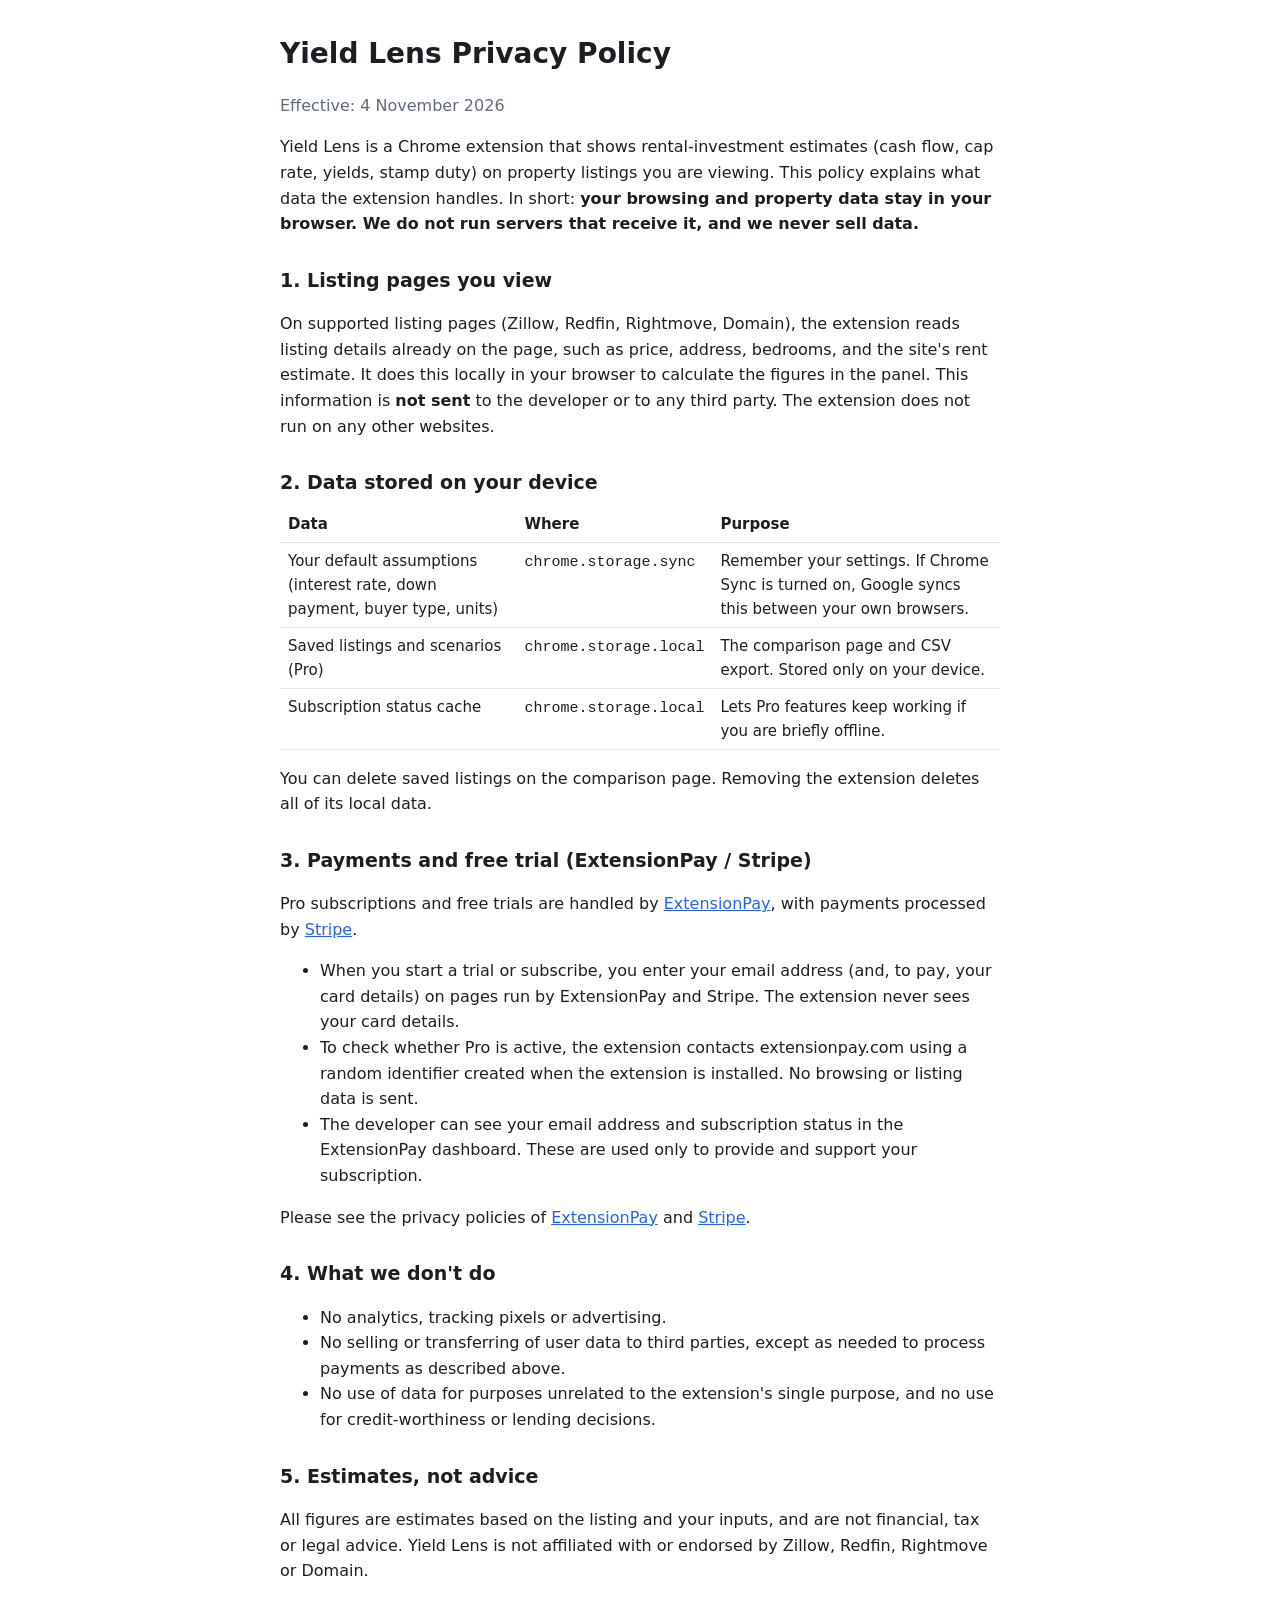
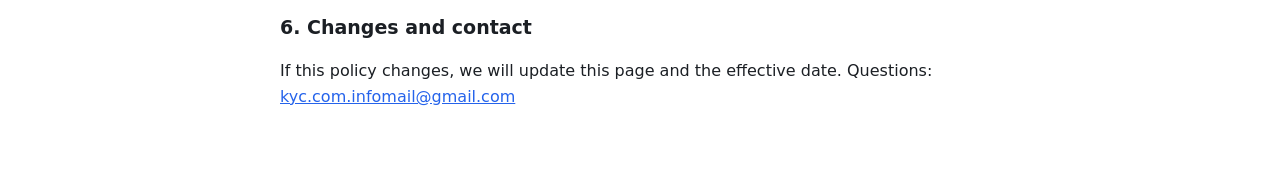
==== index.html @ edfa3c90 "Add Yield Lens privacy policy Co-Authored-By: Claude Opus 5.5 <noreply@anthropic.com>" ====
<!doctype html>
<html lang="en">
<head>
<meta charset="utf-8" />
<meta name="viewport" content="width=device-width, initial-scale=1" />
<title>Yield Lens Privacy Policy</title>
<style>
  :root { --fg:#1b1f24; --muted:#5f6b7a; --bg:#ffffff; --accent:#2563eb; }
  @media (prefers-color-scheme: dark) { :root { --fg:#e8eaed; --muted:#9aa4b1; --bg:#111315; --accent:#6b9cff; } }
  body { margin:0; background:var(--bg); color:var(--fg); font:16px/1.6 system-ui,-apple-system,'Segoe UI',Roboto,sans-serif; }
  main { max-width:720px; margin:0 auto; padding:32px 16px 64px; }
  h1 { font-size:28px; margin:0 0 4px; } h2 { font-size:19px; margin:28px 0 8px; }
  .muted { color:var(--muted); } a { color:var(--accent); }
  table { border-collapse:collapse; width:100%; font-size:15px; } th,td { text-align:left; padding:6px 8px; border-bottom:1px solid #8883; vertical-align:top; }
</style>
</head>
<body>
<main>
<h1>Yield Lens Privacy Policy</h1>
<p class="muted">Effective: 4 November 2026</p>

<p>Yield Lens is a Chrome extension that shows rental-investment estimates (cash flow, cap rate, yields, stamp duty) on property listings you are viewing. This policy explains what data the extension handles. In short: <strong>your browsing and property data stay in your browser. We do not run servers that receive it, and we never sell data.</strong></p>

<h2>1. Listing pages you view</h2>
<p>On supported listing pages (Zillow, Redfin, Rightmove, Domain), the extension reads listing details already on the page, such as price, address, bedrooms, and the site's rent estimate. It does this locally in your browser to calculate the figures in the panel. This information is <strong>not sent</strong> to the developer or to any third party. The extension does not run on any other websites.</p>

<h2>2. Data stored on your device</h2>
<table>
  <tr><th>Data</th><th>Where</th><th>Purpose</th></tr>
  <tr><td>Your default assumptions (interest rate, down payment, buyer type, units)</td><td><code>chrome.storage.sync</code></td><td>Remember your settings. If Chrome Sync is turned on, Google syncs this between your own browsers.</td></tr>
  <tr><td>Saved listings and scenarios (Pro)</td><td><code>chrome.storage.local</code></td><td>The comparison page and CSV export. Stored only on your device.</td></tr>
  <tr><td>Subscription status cache</td><td><code>chrome.storage.local</code></td><td>Lets Pro features keep working if you are briefly offline.</td></tr>
</table>
<p>You can delete saved listings on the comparison page. Removing the extension deletes all of its local data.</p>

<h2>3. Payments and free trial (ExtensionPay / Stripe)</h2>
<p>Pro subscriptions and free trials are handled by <a href="https://extensionpay.com">ExtensionPay</a>, with payments processed by <a href="https://stripe.com">Stripe</a>.</p>
<ul>
  <li>When you start a trial or subscribe, you enter your email address (and, to pay, your card details) on pages run by ExtensionPay and Stripe. The extension never sees your card details.</li>
  <li>To check whether Pro is active, the extension contacts extensionpay.com using a random identifier created when the extension is installed. No browsing or listing data is sent.</li>
  <li>The developer can see your email address and subscription status in the ExtensionPay dashboard. These are used only to provide and support your subscription.</li>
</ul>
<p>Please see the privacy policies of <a href="https://extensionpay.com/privacy">ExtensionPay</a> and <a href="https://stripe.com/privacy">Stripe</a>.</p>

<h2>4. What we don't do</h2>
<ul>
  <li>No analytics, tracking pixels or advertising.</li>
  <li>No selling or transferring of user data to third parties, except as needed to process payments as described above.</li>
  <li>No use of data for purposes unrelated to the extension's single purpose, and no use for credit-worthiness or lending decisions.</li>
</ul>

<h2>5. Estimates, not advice</h2>
<p>All figures are estimates based on the listing and your inputs, and are not financial, tax or legal advice. Yield Lens is not affiliated with or endorsed by Zillow, Redfin, Rightmove or Domain.</p>

<h2>6. Changes and contact</h2>
<p>If this policy changes, we will update this page and the effective date. Questions: <a href="mailto:kyc.com.infomail@gmail.com">kyc.com.infomail@gmail.com</a></p>
</main>
</body>
</html>
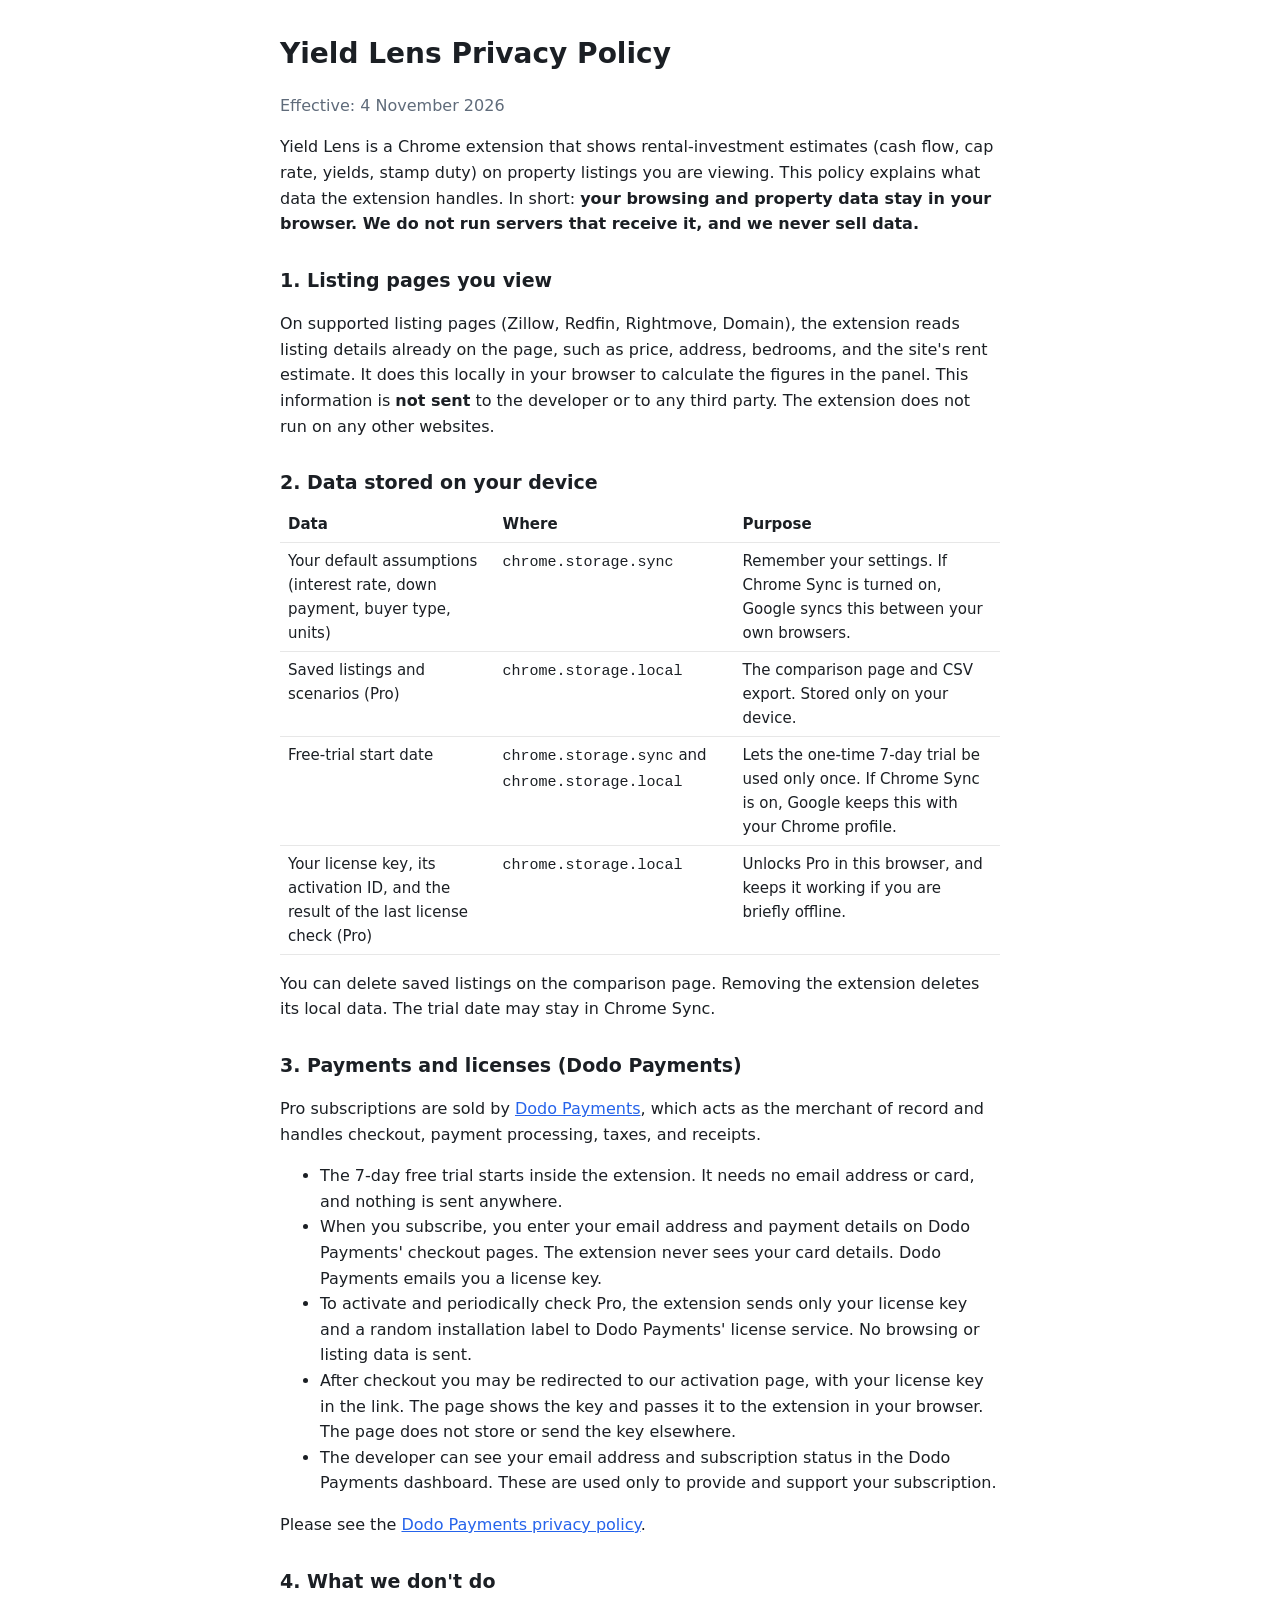
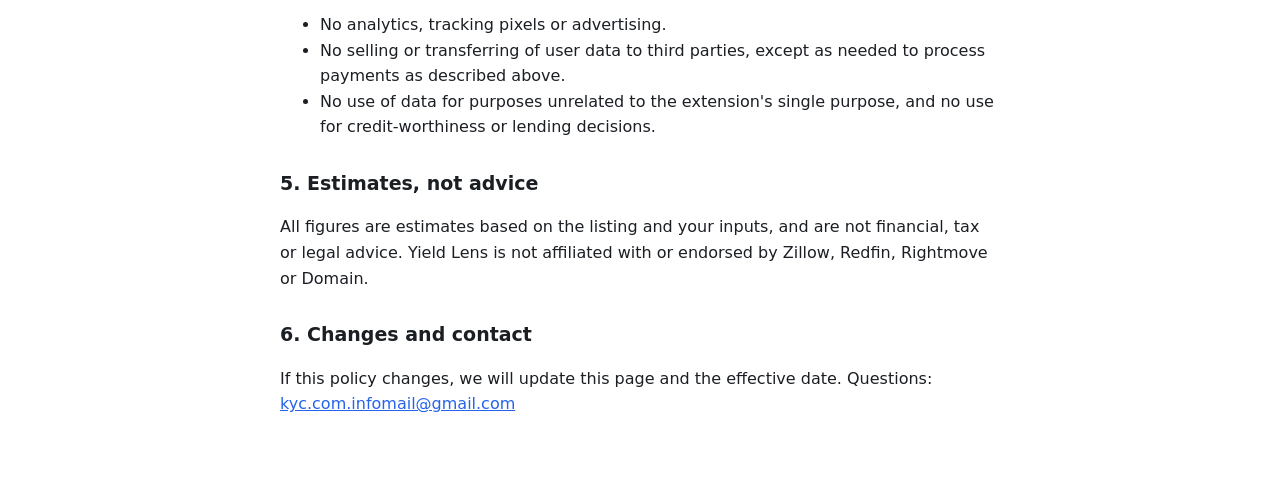
==== commit 9327a205: "Switch payments to Dodo Payments; add license activation page Co-Authored-By: Claude Opus 5.5 <norep" ====
--- a/index.html
+++ b/index.html
@@ -29,18 +29,21 @@
   <tr><th>Data</th><th>Where</th><th>Purpose</th></tr>
   <tr><td>Your default assumptions (interest rate, down payment, buyer type, units)</td><td><code>chrome.storage.sync</code></td><td>Remember your settings. If Chrome Sync is turned on, Google syncs this between your own browsers.</td></tr>
   <tr><td>Saved listings and scenarios (Pro)</td><td><code>chrome.storage.local</code></td><td>The comparison page and CSV export. Stored only on your device.</td></tr>
-  <tr><td>Subscription status cache</td><td><code>chrome.storage.local</code></td><td>Lets Pro features keep working if you are briefly offline.</td></tr>
+  <tr><td>Free-trial start date</td><td><code>chrome.storage.sync</code> and <code>chrome.storage.local</code></td><td>Lets the one-time 7-day trial be used only once. If Chrome Sync is on, Google keeps this with your Chrome profile.</td></tr>
+  <tr><td>Your license key, its activation ID, and the result of the last license check (Pro)</td><td><code>chrome.storage.local</code></td><td>Unlocks Pro in this browser, and keeps it working if you are briefly offline.</td></tr>
 </table>
-<p>You can delete saved listings on the comparison page. Removing the extension deletes all of its local data.</p>
+<p>You can delete saved listings on the comparison page. Removing the extension deletes its local data. The trial date may stay in Chrome Sync.</p>
 
-<h2>3. Payments and free trial (ExtensionPay / Stripe)</h2>
-<p>Pro subscriptions and free trials are handled by <a href="https://extensionpay.com">ExtensionPay</a>, with payments processed by <a href="https://stripe.com">Stripe</a>.</p>
+<h2>3. Payments and licenses (Dodo Payments)</h2>
+<p>Pro subscriptions are sold by <a href="https://dodopayments.com">Dodo Payments</a>, which acts as the merchant of record and handles checkout, payment processing, taxes, and receipts.</p>
 <ul>
-  <li>When you start a trial or subscribe, you enter your email address (and, to pay, your card details) on pages run by ExtensionPay and Stripe. The extension never sees your card details.</li>
-  <li>To check whether Pro is active, the extension contacts extensionpay.com using a random identifier created when the extension is installed. No browsing or listing data is sent.</li>
-  <li>The developer can see your email address and subscription status in the ExtensionPay dashboard. These are used only to provide and support your subscription.</li>
+  <li>The 7-day free trial starts inside the extension. It needs no email address or card, and nothing is sent anywhere.</li>
+  <li>When you subscribe, you enter your email address and payment details on Dodo Payments' checkout pages. The extension never sees your card details. Dodo Payments emails you a license key.</li>
+  <li>To activate and periodically check Pro, the extension sends only your license key and a random installation label to Dodo Payments' license service. No browsing or listing data is sent.</li>
+  <li>After checkout you may be redirected to our activation page, with your license key in the link. The page shows the key and passes it to the extension in your browser. The page does not store or send the key elsewhere.</li>
+  <li>The developer can see your email address and subscription status in the Dodo Payments dashboard. These are used only to provide and support your subscription.</li>
 </ul>
-<p>Please see the privacy policies of <a href="https://extensionpay.com/privacy">ExtensionPay</a> and <a href="https://stripe.com/privacy">Stripe</a>.</p>
+<p>Please see the <a href="https://dodopayments.com/privacy-policy">Dodo Payments privacy policy</a>.</p>
 
 <h2>4. What we don't do</h2>
 <ul>
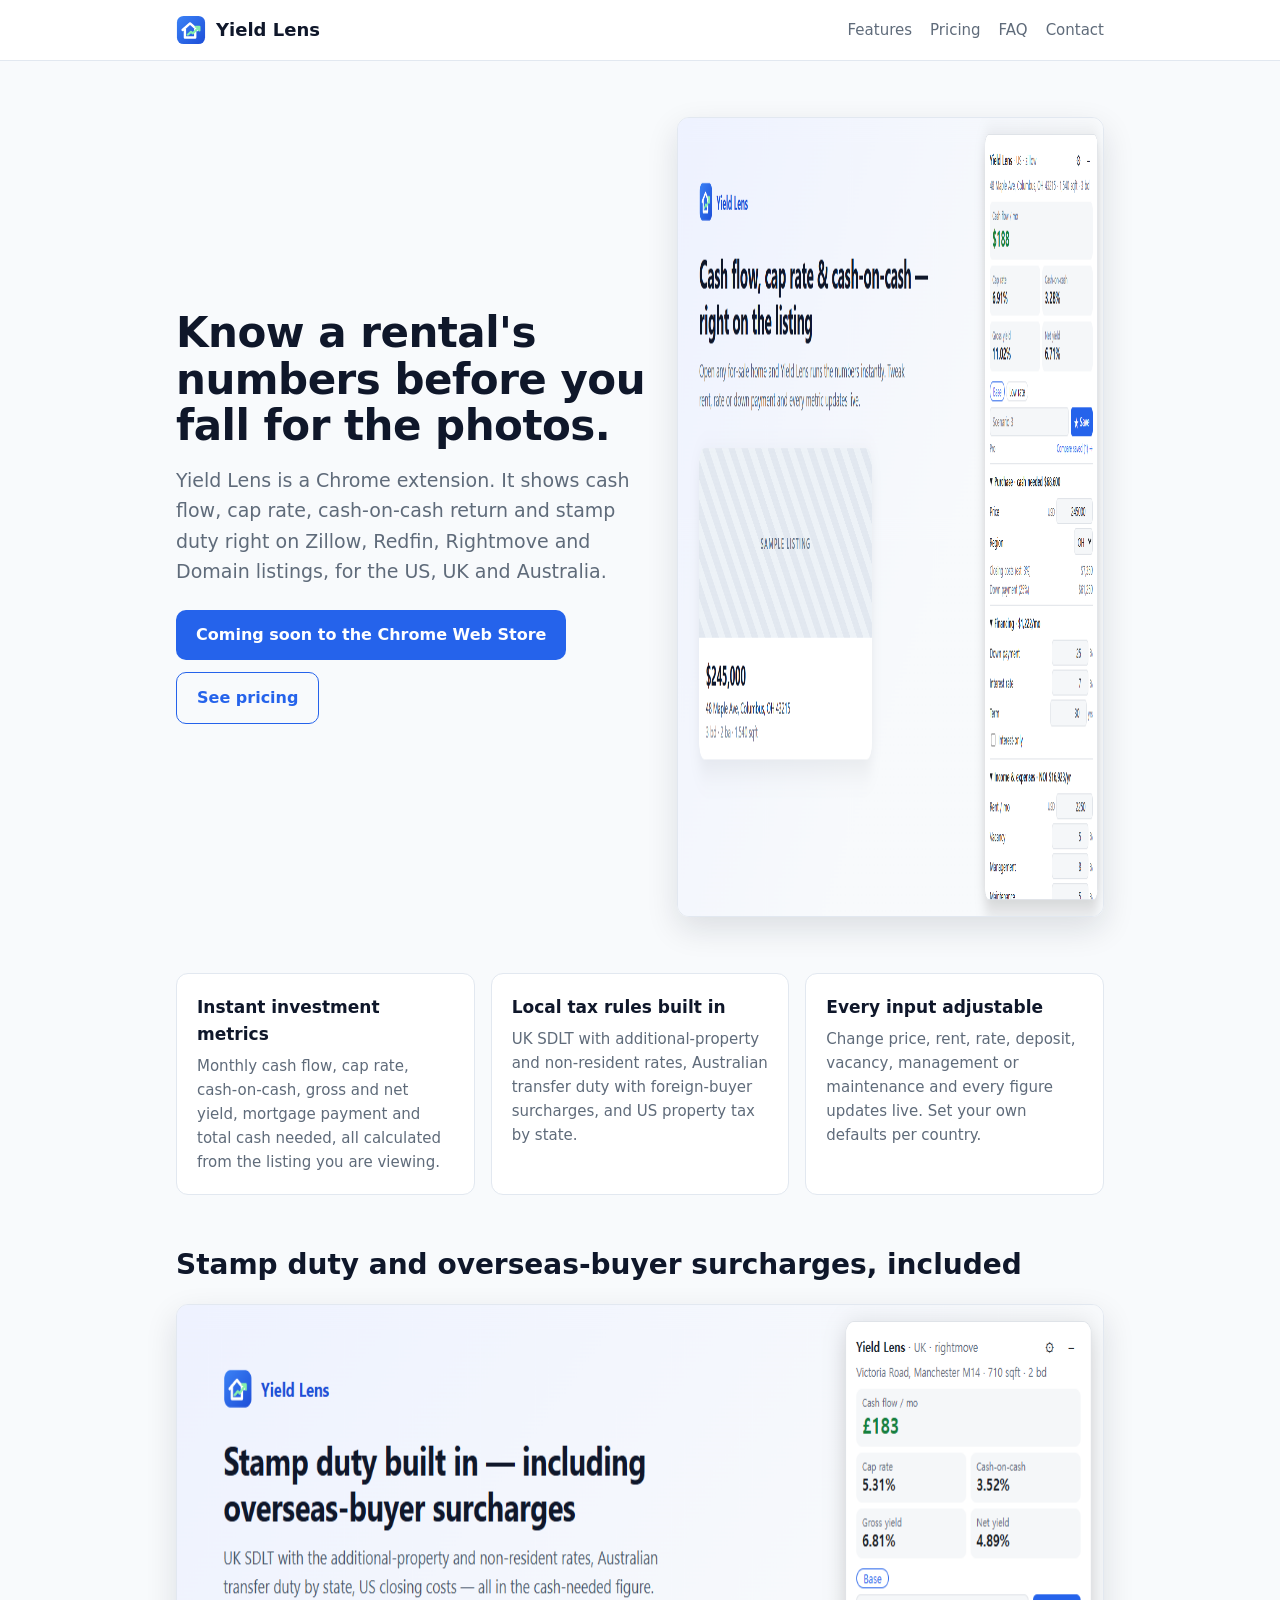
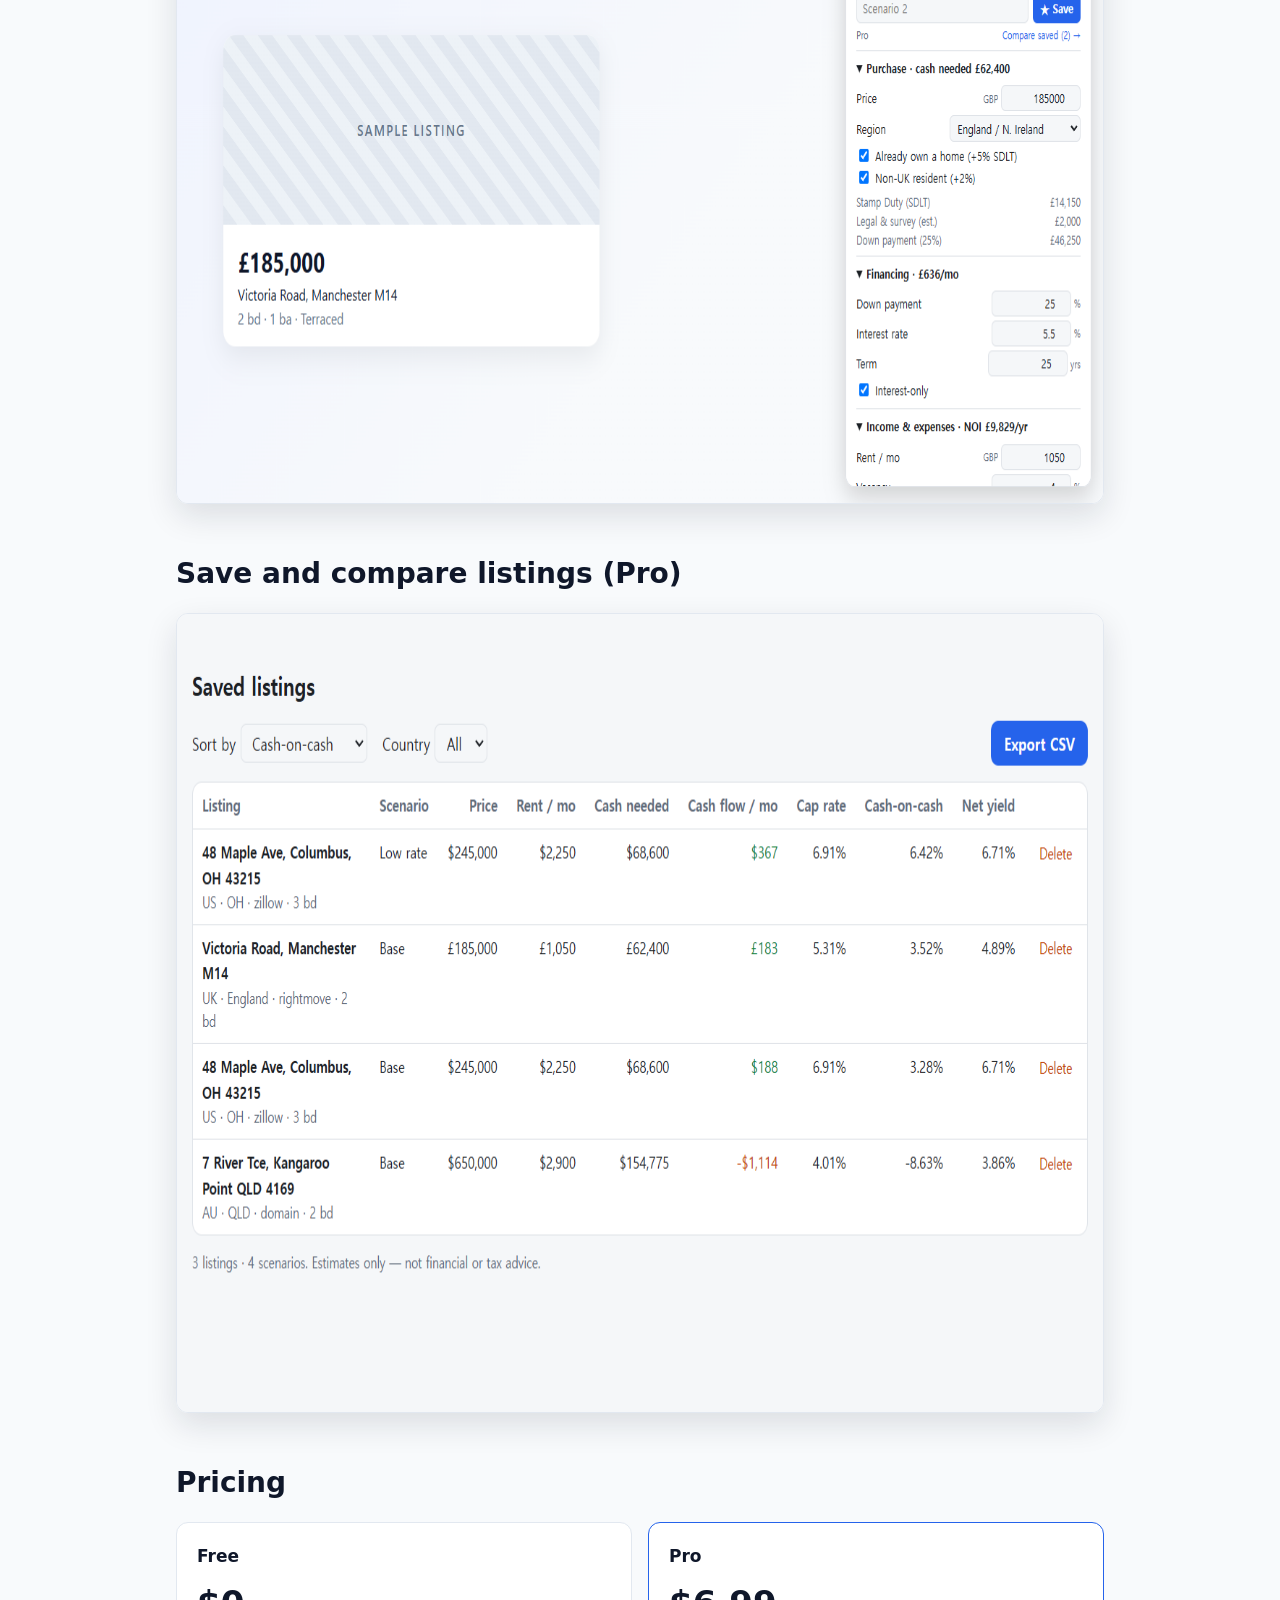
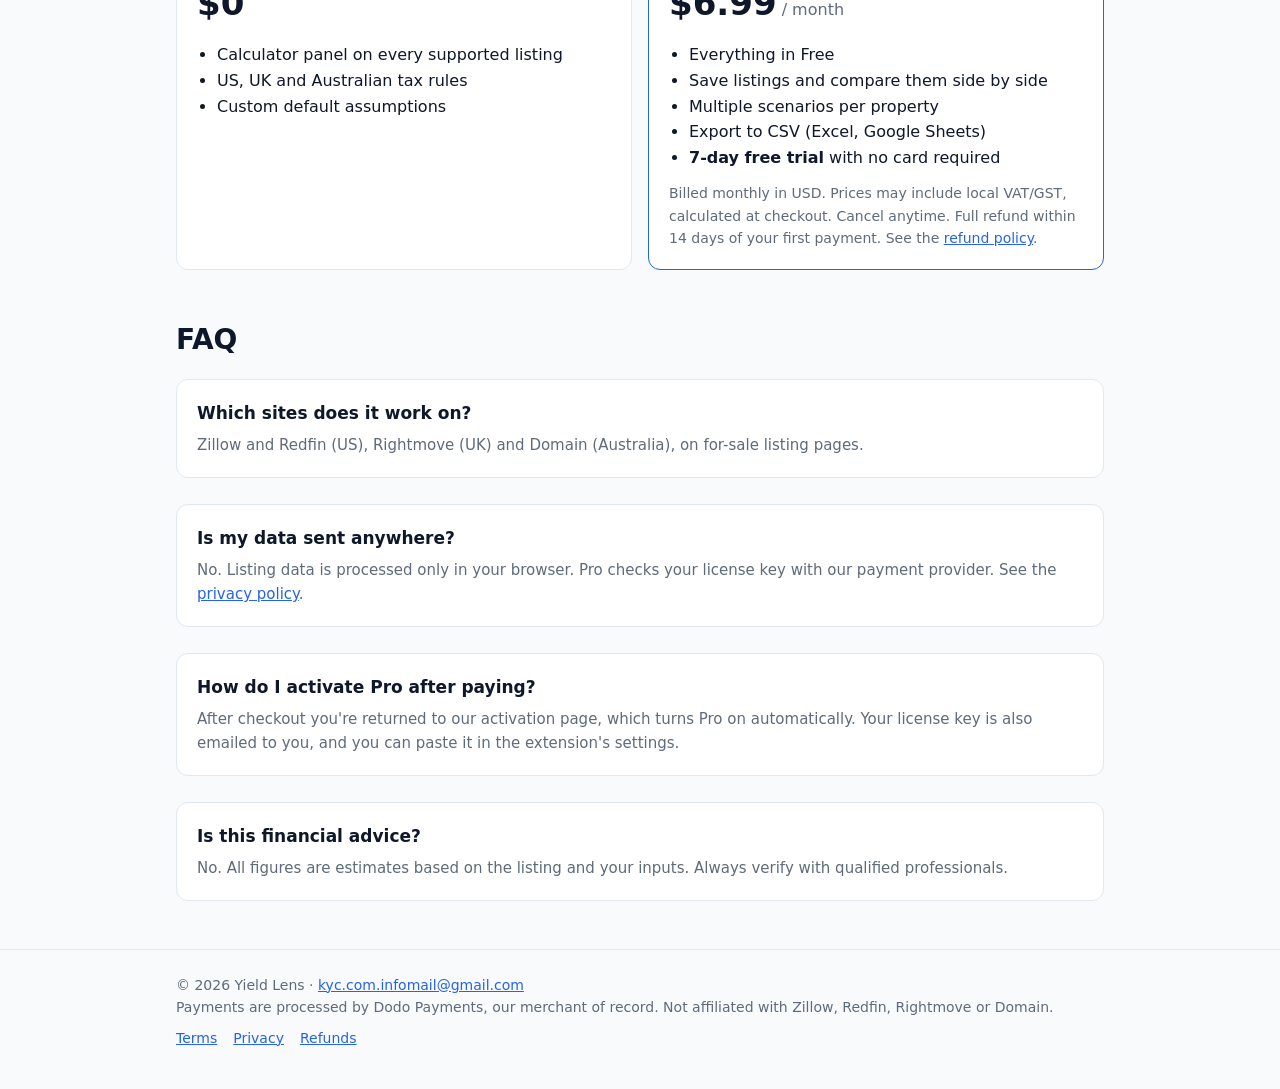
==== commit 76b01a70: "Add product website: landing, terms, refund and privacy pages Co-Authored-By: Claude Opus 5.5 <norep" ====
--- a/index.html
+++ b/index.html
@@ -3,60 +3,97 @@
 <head>
 <meta charset="utf-8" />
 <meta name="viewport" content="width=device-width, initial-scale=1" />
-<title>Yield Lens Privacy Policy</title>
-<style>
-  :root { --fg:#1b1f24; --muted:#5f6b7a; --bg:#ffffff; --accent:#2563eb; }
-  @media (prefers-color-scheme: dark) { :root { --fg:#e8eaed; --muted:#9aa4b1; --bg:#111315; --accent:#6b9cff; } }
-  body { margin:0; background:var(--bg); color:var(--fg); font:16px/1.6 system-ui,-apple-system,'Segoe UI',Roboto,sans-serif; }
-  main { max-width:720px; margin:0 auto; padding:32px 16px 64px; }
-  h1 { font-size:28px; margin:0 0 4px; } h2 { font-size:19px; margin:28px 0 8px; }
-  .muted { color:var(--muted); } a { color:var(--accent); }
-  table { border-collapse:collapse; width:100%; font-size:15px; } th,td { text-align:left; padding:6px 8px; border-bottom:1px solid #8883; vertical-align:top; }
-</style>
+<title>Yield Lens – Rental Property Calculator for Chrome</title>
+<meta name="description" content="Cash flow, cap rate, rental yield and stamp duty on Zillow, Redfin, Rightmove and Domain listings. A Chrome extension for property investors in the US, UK and Australia." />
+<link rel="icon" href="img/icon.svg" type="image/svg+xml" />
+<link rel="stylesheet" href="style.css" />
 </head>
 <body>
-<main>
-<h1>Yield Lens Privacy Policy</h1>
-<p class="muted">Effective: 4 November 2026</p>
+<header class="site"><div class="wrap">
+  <a class="brand" href="./"><img src="img/icon.svg" alt="" />Yield Lens</a>
+  <nav class="site"><a href="#features">Features</a><a href="#pricing">Pricing</a><a href="#faq">FAQ</a><a href="mailto:kyc.com.infomail@gmail.com">Contact</a></nav>
+</div></header>
 
-<p>Yield Lens is a Chrome extension that shows rental-investment estimates (cash flow, cap rate, yields, stamp duty) on property listings you are viewing. This policy explains what data the extension handles. In short: <strong>your browsing and property data stay in your browser. We do not run servers that receive it, and we never sell data.</strong></p>
+<main class="wrap">
+  <section class="hero">
+    <div>
+      <h1>Know a rental's numbers before you fall for the photos.</h1>
+      <p class="lead">Yield Lens is a Chrome extension. It shows cash flow, cap rate, cash-on-cash return and stamp duty right on Zillow, Redfin, Rightmove and Domain listings, for the US, UK and Australia.</p>
+      <div class="ctas">
+        <span class="btn" aria-disabled="true">Coming soon to the Chrome Web Store</span>
+        <a class="btn secondary" href="#pricing">See pricing</a>
+      </div>
+    </div>
+    <img class="shot" src="img/panel-us.png" alt="Yield Lens panel showing monthly cash flow, cap rate and cash-on-cash return next to a sample US listing" width="1280" height="800" />
+  </section>
 
-<h2>1. Listing pages you view</h2>
-<p>On supported listing pages (Zillow, Redfin, Rightmove, Domain), the extension reads listing details already on the page, such as price, address, bedrooms, and the site's rent estimate. It does this locally in your browser to calculate the figures in the panel. This information is <strong>not sent</strong> to the developer or to any third party. The extension does not run on any other websites.</p>
+  <section id="features" class="features">
+    <div class="card"><h3>Instant investment metrics</h3><p>Monthly cash flow, cap rate, cash-on-cash, gross and net yield, mortgage payment and total cash needed, all calculated from the listing you are viewing.</p></div>
+    <div class="card"><h3>Local tax rules built in</h3><p>UK SDLT with additional-property and non-resident rates, Australian transfer duty with foreign-buyer surcharges, and US property tax by state.</p></div>
+    <div class="card"><h3>Every input adjustable</h3><p>Change price, rent, rate, deposit, vacancy, management or maintenance and every figure updates live. Set your own defaults per country.</p></div>
+  </section>
 
-<h2>2. Data stored on your device</h2>
-<table>
-  <tr><th>Data</th><th>Where</th><th>Purpose</th></tr>
-  <tr><td>Your default assumptions (interest rate, down payment, buyer type, units)</td><td><code>chrome.storage.sync</code></td><td>Remember your settings. If Chrome Sync is turned on, Google syncs this between your own browsers.</td></tr>
-  <tr><td>Saved listings and scenarios (Pro)</td><td><code>chrome.storage.local</code></td><td>The comparison page and CSV export. Stored only on your device.</td></tr>
-  <tr><td>Free-trial start date</td><td><code>chrome.storage.sync</code> and <code>chrome.storage.local</code></td><td>Lets the one-time 7-day trial be used only once. If Chrome Sync is on, Google keeps this with your Chrome profile.</td></tr>
-  <tr><td>Your license key, its activation ID, and the result of the last license check (Pro)</td><td><code>chrome.storage.local</code></td><td>Unlocks Pro in this browser, and keeps it working if you are briefly offline.</td></tr>
-</table>
-<p>You can delete saved listings on the comparison page. Removing the extension deletes its local data. The trial date may stay in Chrome Sync.</p>
+  <section class="block">
+    <h2>Stamp duty and overseas-buyer surcharges, included</h2>
+    <img class="shot" src="img/panel-uk.png" alt="Yield Lens panel on a sample UK listing with stamp duty including additional-property and non-resident surcharges" width="1280" height="800" />
+  </section>
 
-<h2>3. Payments and licenses (Dodo Payments)</h2>
-<p>Pro subscriptions are sold by <a href="https://dodopayments.com">Dodo Payments</a>, which acts as the merchant of record and handles checkout, payment processing, taxes, and receipts.</p>
-<ul>
-  <li>The 7-day free trial starts inside the extension. It needs no email address or card, and nothing is sent anywhere.</li>
-  <li>When you subscribe, you enter your email address and payment details on Dodo Payments' checkout pages. The extension never sees your card details. Dodo Payments emails you a license key.</li>
-  <li>To activate and periodically check Pro, the extension sends only your license key and a random installation label to Dodo Payments' license service. No browsing or listing data is sent.</li>
-  <li>After checkout you may be redirected to our activation page, with your license key in the link. The page shows the key and passes it to the extension in your browser. The page does not store or send the key elsewhere.</li>
-  <li>The developer can see your email address and subscription status in the Dodo Payments dashboard. These are used only to provide and support your subscription.</li>
-</ul>
-<p>Please see the <a href="https://dodopayments.com/privacy-policy">Dodo Payments privacy policy</a>.</p>
+  <section class="block">
+    <h2>Save and compare listings (Pro)</h2>
+    <img class="shot" src="img/compare.png" alt="Comparison table of saved listings and scenarios sorted by cash-on-cash return, with CSV export" width="1280" height="800" />
+  </section>
 
-<h2>4. What we don't do</h2>
-<ul>
-  <li>No analytics, tracking pixels or advertising.</li>
-  <li>No selling or transferring of user data to third parties, except as needed to process payments as described above.</li>
-  <li>No use of data for purposes unrelated to the extension's single purpose, and no use for credit-worthiness or lending decisions.</li>
-</ul>
+  <section id="pricing" class="block">
+    <h2>Pricing</h2>
+    <div class="pricing">
+      <div class="card">
+        <h3>Free</h3>
+        <div class="price">$0</div>
+        <ul>
+          <li>Calculator panel on every supported listing</li>
+          <li>US, UK and Australian tax rules</li>
+          <li>Custom default assumptions</li>
+        </ul>
+      </div>
+      <div class="card pro">
+        <h3>Pro</h3>
+        <div class="price">$6.99<span class="muted" style="font-size:16px;font-weight:400"> / month</span></div>
+        <ul>
+          <li>Everything in Free</li>
+          <li>Save listings and compare them side by side</li>
+          <li>Multiple scenarios per property</li>
+          <li>Export to CSV (Excel, Google Sheets)</li>
+          <li><strong>7-day free trial</strong> with no card required</li>
+        </ul>
+        <p class="muted" style="font-size:14px;margin-top:12px">Billed monthly in USD. Prices may include local VAT/GST, calculated at checkout. Cancel anytime. Full refund within 14 days of your first payment. See the <a href="refund.html">refund policy</a>.</p>
+      </div>
+    </div>
+  </section>
 
-<h2>5. Estimates, not advice</h2>
-<p>All figures are estimates based on the listing and your inputs, and are not financial, tax or legal advice. Yield Lens is not affiliated with or endorsed by Zillow, Redfin, Rightmove or Domain.</p>
+  <section id="faq" class="block">
+    <h2>FAQ</h2>
+    <div class="card">
+      <h3>Which sites does it work on?</h3>
+      <p>Zillow and Redfin (US), Rightmove (UK) and Domain (Australia), on for-sale listing pages.</p>
+    </div><br />
+    <div class="card">
+      <h3>Is my data sent anywhere?</h3>
+      <p>No. Listing data is processed only in your browser. Pro checks your license key with our payment provider. See the <a href="privacy.html">privacy policy</a>.</p>
+    </div><br />
+    <div class="card">
+      <h3>How do I activate Pro after paying?</h3>
+      <p>After checkout you're returned to our activation page, which turns Pro on automatically. Your license key is also emailed to you, and you can paste it in the extension's settings.</p>
+    </div><br />
+    <div class="card">
+      <h3>Is this financial advice?</h3>
+      <p>No. All figures are estimates based on the listing and your inputs. Always verify with qualified professionals.</p>
+    </div>
+  </section>
+</main>
 
-<h2>6. Changes and contact</h2>
-<p>If this policy changes, we will update this page and the effective date. Questions: <a href="mailto:kyc.com.infomail@gmail.com">kyc.com.infomail@gmail.com</a></p>
-</main>
+<footer class="site"><div class="wrap">
+  <span>© 2026 Yield Lens · <a href="mailto:kyc.com.infomail@gmail.com">kyc.com.infomail@gmail.com</a><br />Payments are processed by Dodo Payments, our merchant of record. Not affiliated with Zillow, Redfin, Rightmove or Domain.</span>
+  <nav><a href="terms.html">Terms</a><a href="privacy.html">Privacy</a><a href="refund.html">Refunds</a></nav>
+</div></footer>
 </body>
 </html>
--- a/style.css
+++ b/style.css
@@ -0,0 +1,67 @@
+:root {
+  --fg: #0f172a;
+  --muted: #5f6b7a;
+  --bg: #f8fafc;
+  --card: #ffffff;
+  --border: #e2e8f0;
+  --accent: #2563eb;
+  --accent-fg: #ffffff;
+  color-scheme: light;
+}
+@media (prefers-color-scheme: dark) {
+  :root {
+    --fg: #e8eaed;
+    --muted: #9aa4b1;
+    --bg: #0f1113;
+    --card: #191c20;
+    --border: #2c3138;
+    --accent: #6b9cff;
+    --accent-fg: #0b1220;
+    color-scheme: dark;
+  }
+}
+* { box-sizing: border-box; }
+body { margin: 0; background: var(--bg); color: var(--fg); font: 16px/1.6 system-ui, -apple-system, 'Segoe UI', Roboto, sans-serif; }
+a { color: var(--accent); }
+.wrap { max-width: 960px; margin: 0 auto; padding: 0 16px; }
+header.site { border-bottom: 1px solid var(--border); background: var(--card); }
+header.site .wrap { display: flex; align-items: center; justify-content: space-between; height: 60px; gap: 12px; }
+.brand { display: flex; align-items: center; gap: 10px; font-weight: 700; color: var(--fg); text-decoration: none; font-size: 18px; }
+.brand img { width: 30px; height: 30px; }
+nav.site { display: flex; gap: 18px; font-size: 15px; flex-wrap: wrap; }
+nav.site a { color: var(--muted); text-decoration: none; }
+nav.site a:hover { color: var(--fg); }
+main.doc { max-width: 760px; margin: 0 auto; padding: 32px 16px 64px; }
+main.doc h1 { font-size: 30px; margin: 0 0 4px; }
+main.doc h2 { font-size: 20px; margin: 28px 0 8px; }
+.muted { color: var(--muted); }
+table { border-collapse: collapse; width: 100%; font-size: 15px; }
+th, td { text-align: left; padding: 6px 8px; border-bottom: 1px solid var(--border); vertical-align: top; }
+footer.site { border-top: 1px solid var(--border); padding: 24px 0 40px; font-size: 14px; color: var(--muted); }
+footer.site .wrap { display: flex; flex-wrap: wrap; gap: 8px 18px; justify-content: space-between; }
+footer.site nav { display: flex; gap: 16px; flex-wrap: wrap; }
+.btn { display: inline-block; background: var(--accent); color: var(--accent-fg); font-weight: 700; padding: 12px 20px; border-radius: 10px; text-decoration: none; }
+.btn.secondary { background: transparent; color: var(--accent); border: 1px solid var(--accent); }
+
+/* landing */
+.hero { padding: 56px 0 32px; display: grid; gap: 32px; grid-template-columns: 1.1fr 1fr; align-items: center; }
+.hero h1 { font-size: 42px; line-height: 1.1; margin: 0 0 16px; letter-spacing: -0.5px; }
+.hero p.lead { font-size: 19px; color: var(--muted); margin: 0 0 24px; }
+.hero .ctas { display: flex; gap: 12px; flex-wrap: wrap; align-items: center; }
+.shot { width: 100%; border-radius: 12px; border: 1px solid var(--border); box-shadow: 0 12px 32px rgba(15, 23, 42, 0.12); display: block; }
+.features { display: grid; grid-template-columns: repeat(3, 1fr); gap: 16px; margin: 24px 0 48px; }
+.card { background: var(--card); border: 1px solid var(--border); border-radius: 12px; padding: 20px; }
+.card h3 { margin: 0 0 6px; font-size: 17px; }
+.card p { margin: 0; color: var(--muted); font-size: 15px; }
+section.block { margin: 48px 0; }
+section.block h2 { font-size: 28px; margin: 0 0 16px; }
+.pricing { display: grid; grid-template-columns: 1fr 1fr; gap: 16px; }
+.price { font-size: 34px; font-weight: 800; margin: 4px 0; }
+.pricing ul { padding-left: 20px; margin: 12px 0 0; }
+.pricing .pro { border-color: var(--accent); }
+@media (max-width: 760px) {
+  .hero { grid-template-columns: 1fr; padding-top: 32px; }
+  .hero h1 { font-size: 32px; }
+  .features, .pricing { grid-template-columns: 1fr; }
+  nav.site { gap: 12px; font-size: 14px; }
+}
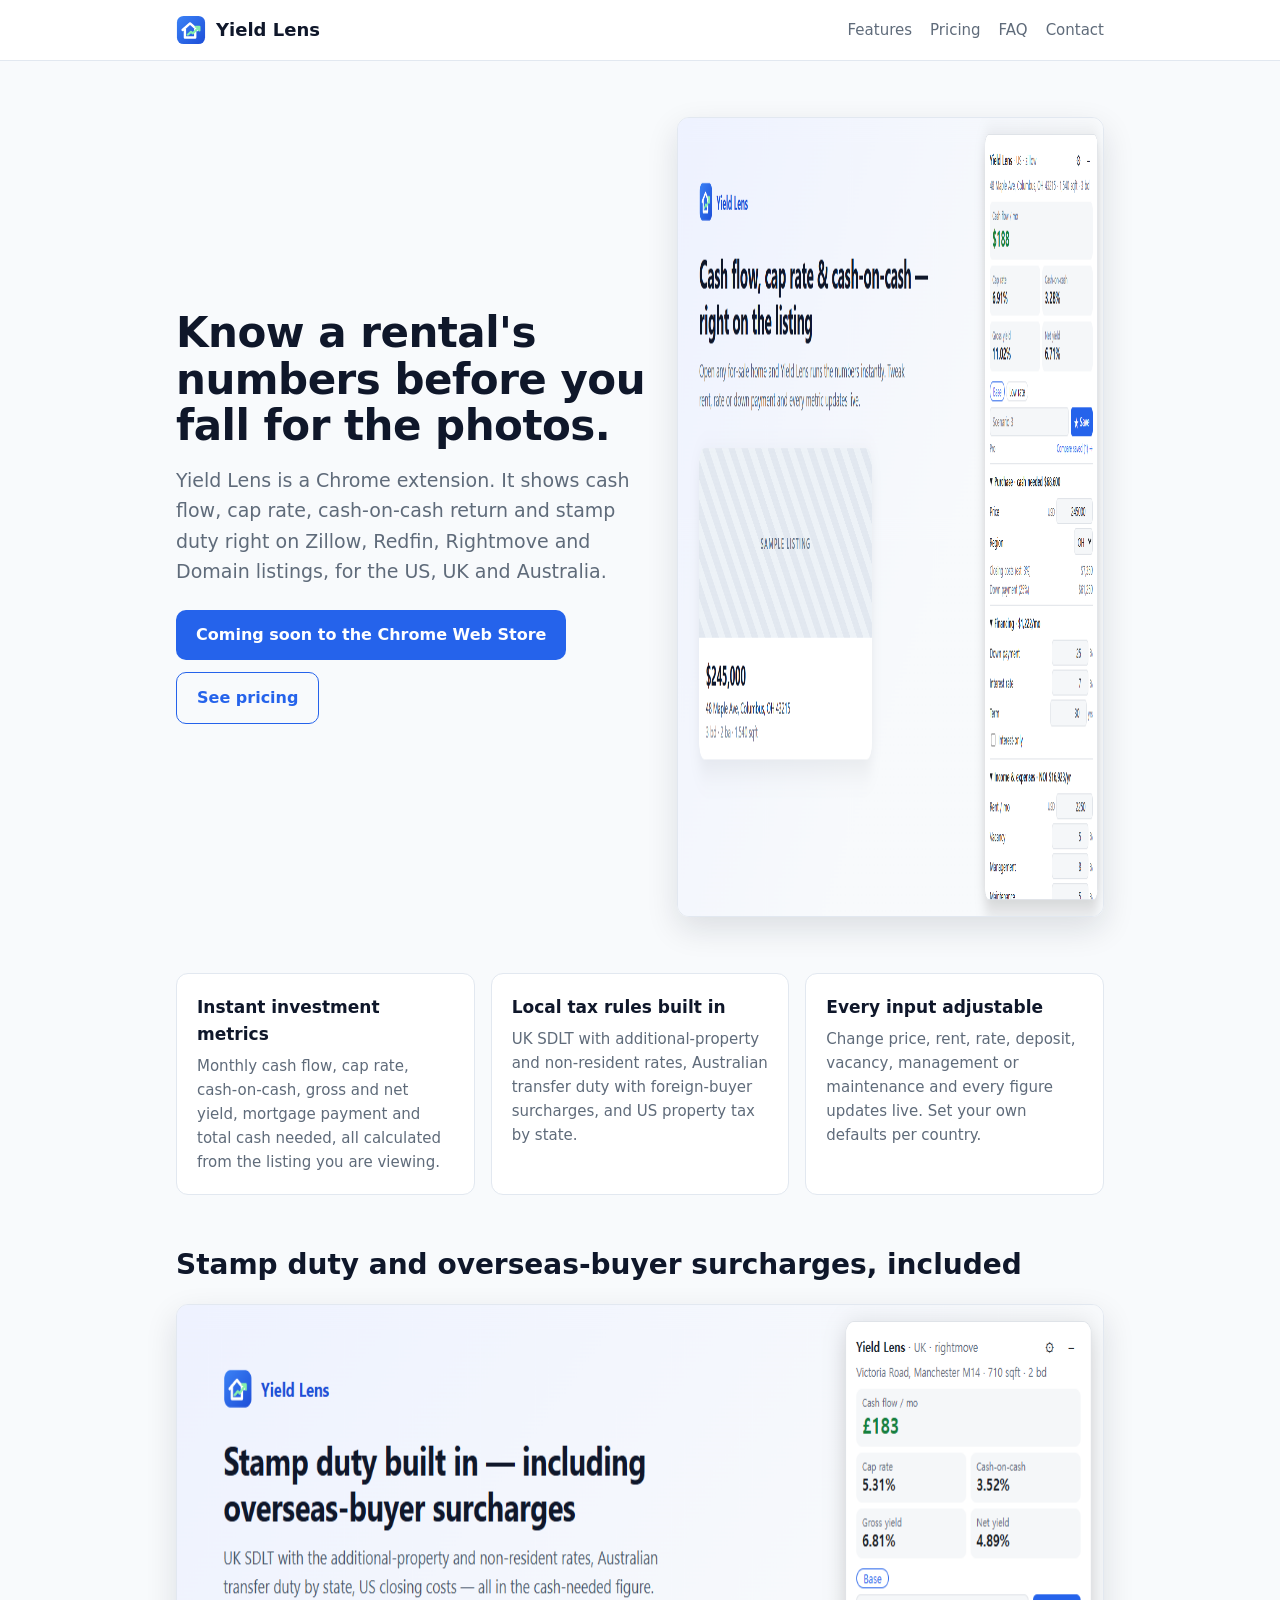
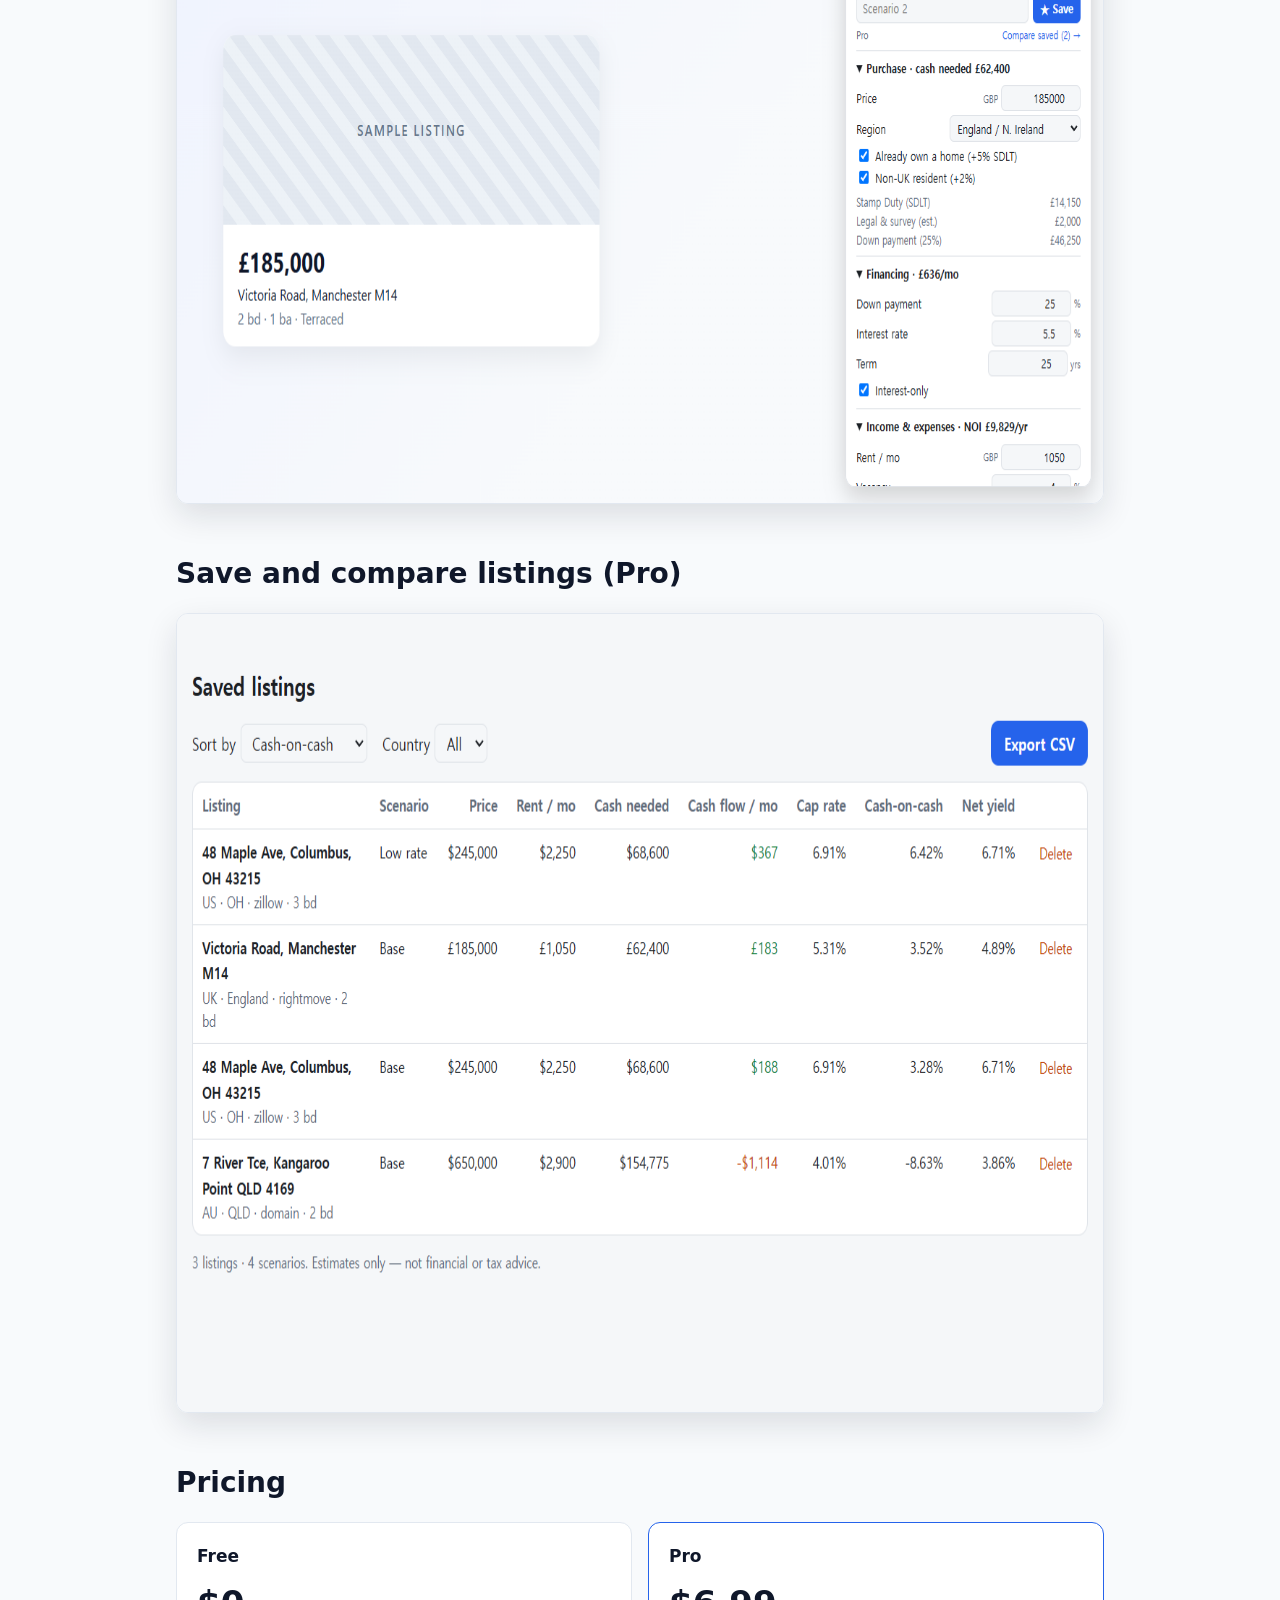
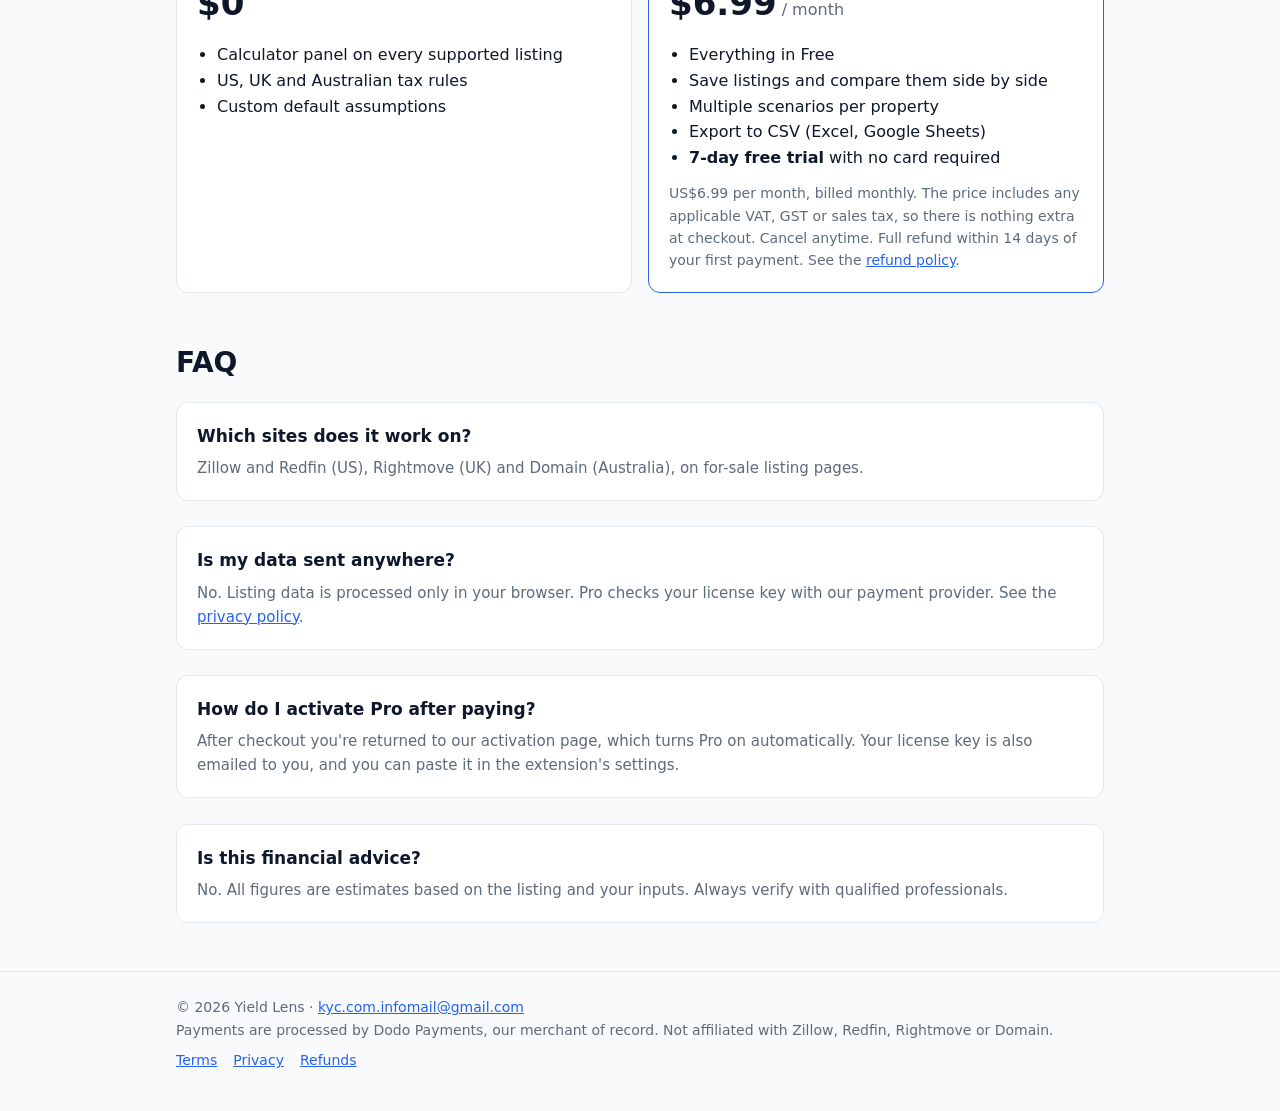
==== commit e4ba7fee: "Pricing is tax-inclusive Co-Authored-By: Claude Opus 5.5 <noreply@anthropic.com>" ====
--- a/index.html
+++ b/index.html
@@ -65,7 +65,7 @@
           <li>Export to CSV (Excel, Google Sheets)</li>
           <li><strong>7-day free trial</strong> with no card required</li>
         </ul>
-        <p class="muted" style="font-size:14px;margin-top:12px">Billed monthly in USD. Prices may include local VAT/GST, calculated at checkout. Cancel anytime. Full refund within 14 days of your first payment. See the <a href="refund.html">refund policy</a>.</p>
+        <p class="muted" style="font-size:14px;margin-top:12px">US$6.99 per month, billed monthly. The price includes any applicable VAT, GST or sales tax, so there is nothing extra at checkout. Cancel anytime. Full refund within 14 days of your first payment. See the <a href="refund.html">refund policy</a>.</p>
       </div>
     </div>
   </section>
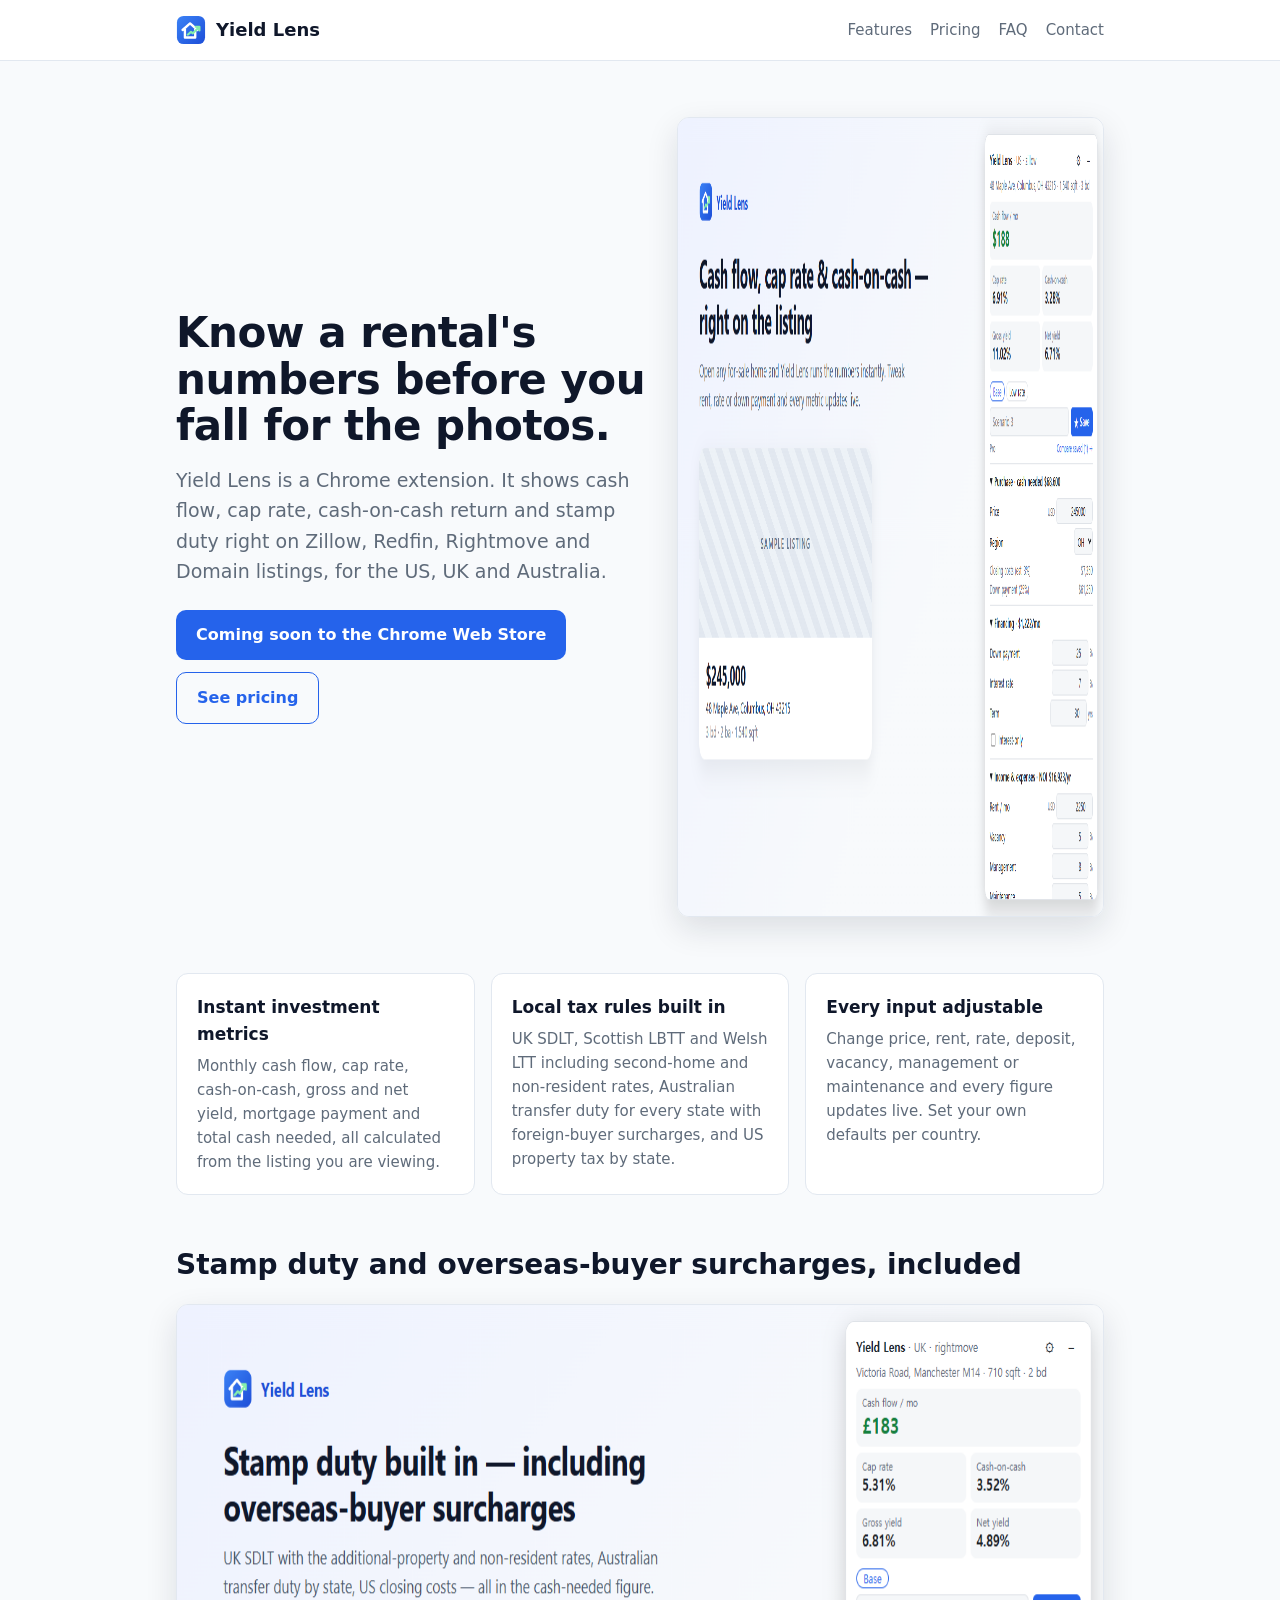
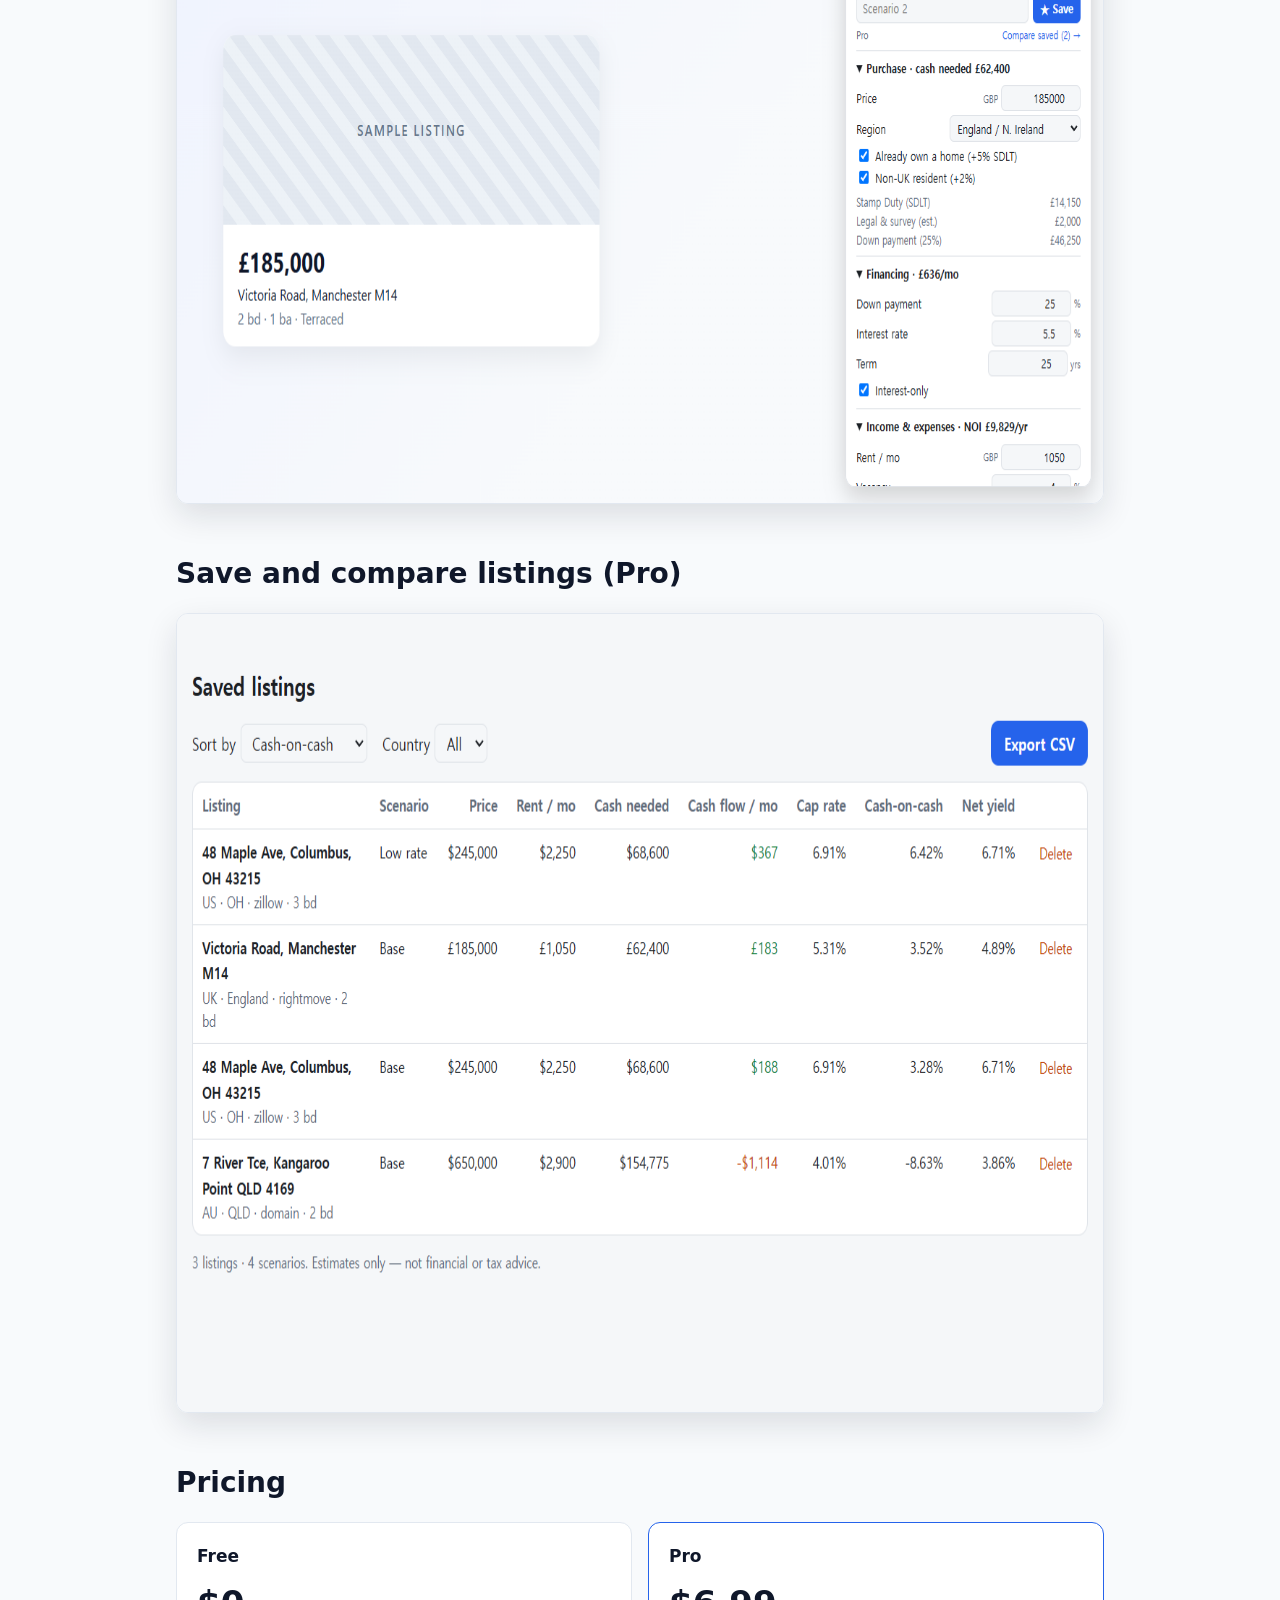
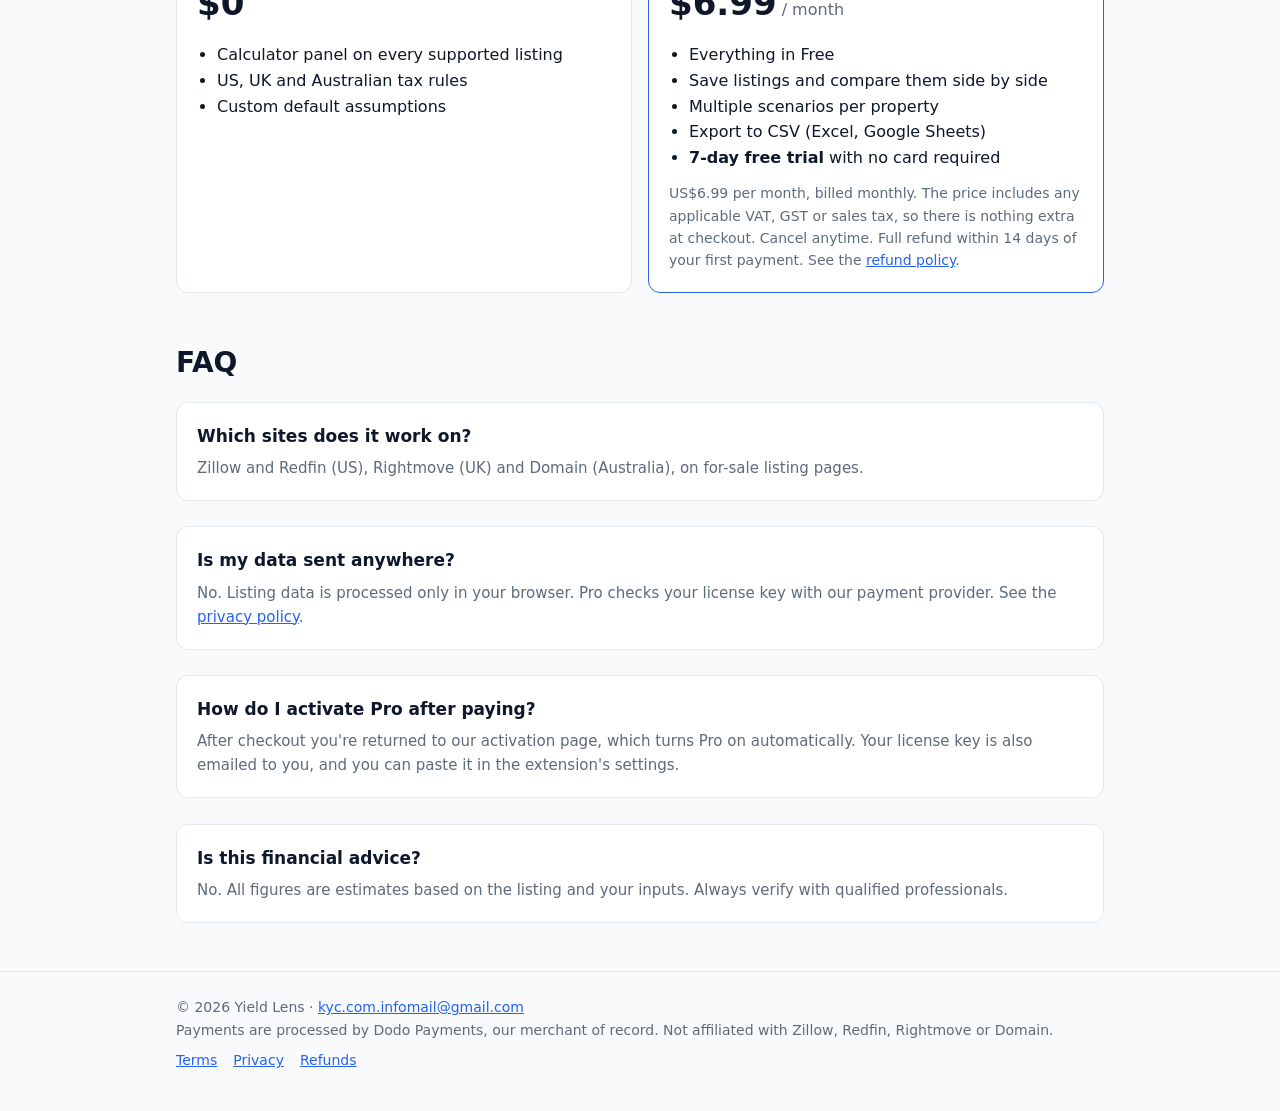
==== commit 07d3507f: "Landing: list Scottish/Welsh and all AU state duty Co-Authored-By: Claude Opus 5.5 <noreply@anthropi" ====
--- a/index.html
+++ b/index.html
@@ -29,7 +29,7 @@
 
   <section id="features" class="features">
     <div class="card"><h3>Instant investment metrics</h3><p>Monthly cash flow, cap rate, cash-on-cash, gross and net yield, mortgage payment and total cash needed, all calculated from the listing you are viewing.</p></div>
-    <div class="card"><h3>Local tax rules built in</h3><p>UK SDLT with additional-property and non-resident rates, Australian transfer duty with foreign-buyer surcharges, and US property tax by state.</p></div>
+    <div class="card"><h3>Local tax rules built in</h3><p>UK SDLT, Scottish LBTT and Welsh LTT including second-home and non-resident rates, Australian transfer duty for every state with foreign-buyer surcharges, and US property tax by state.</p></div>
     <div class="card"><h3>Every input adjustable</h3><p>Change price, rent, rate, deposit, vacancy, management or maintenance and every figure updates live. Set your own defaults per country.</p></div>
   </section>
 
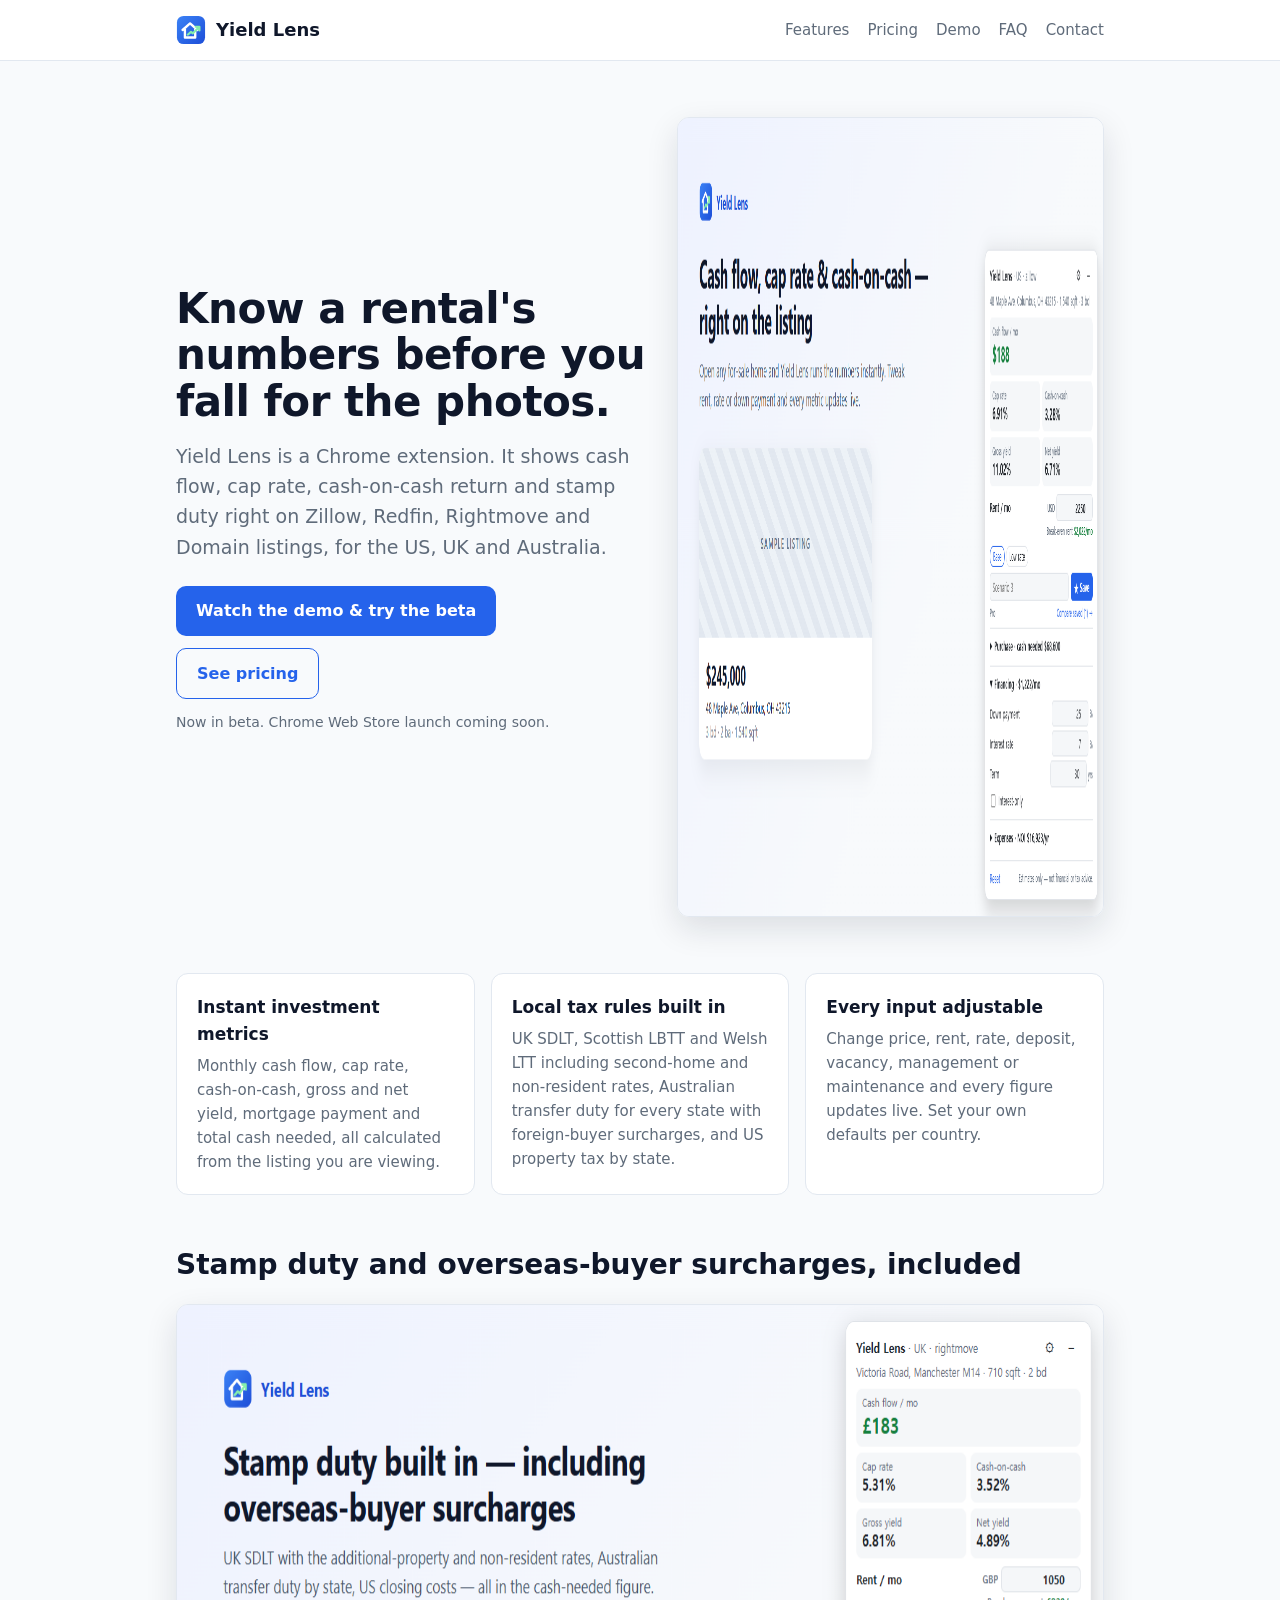
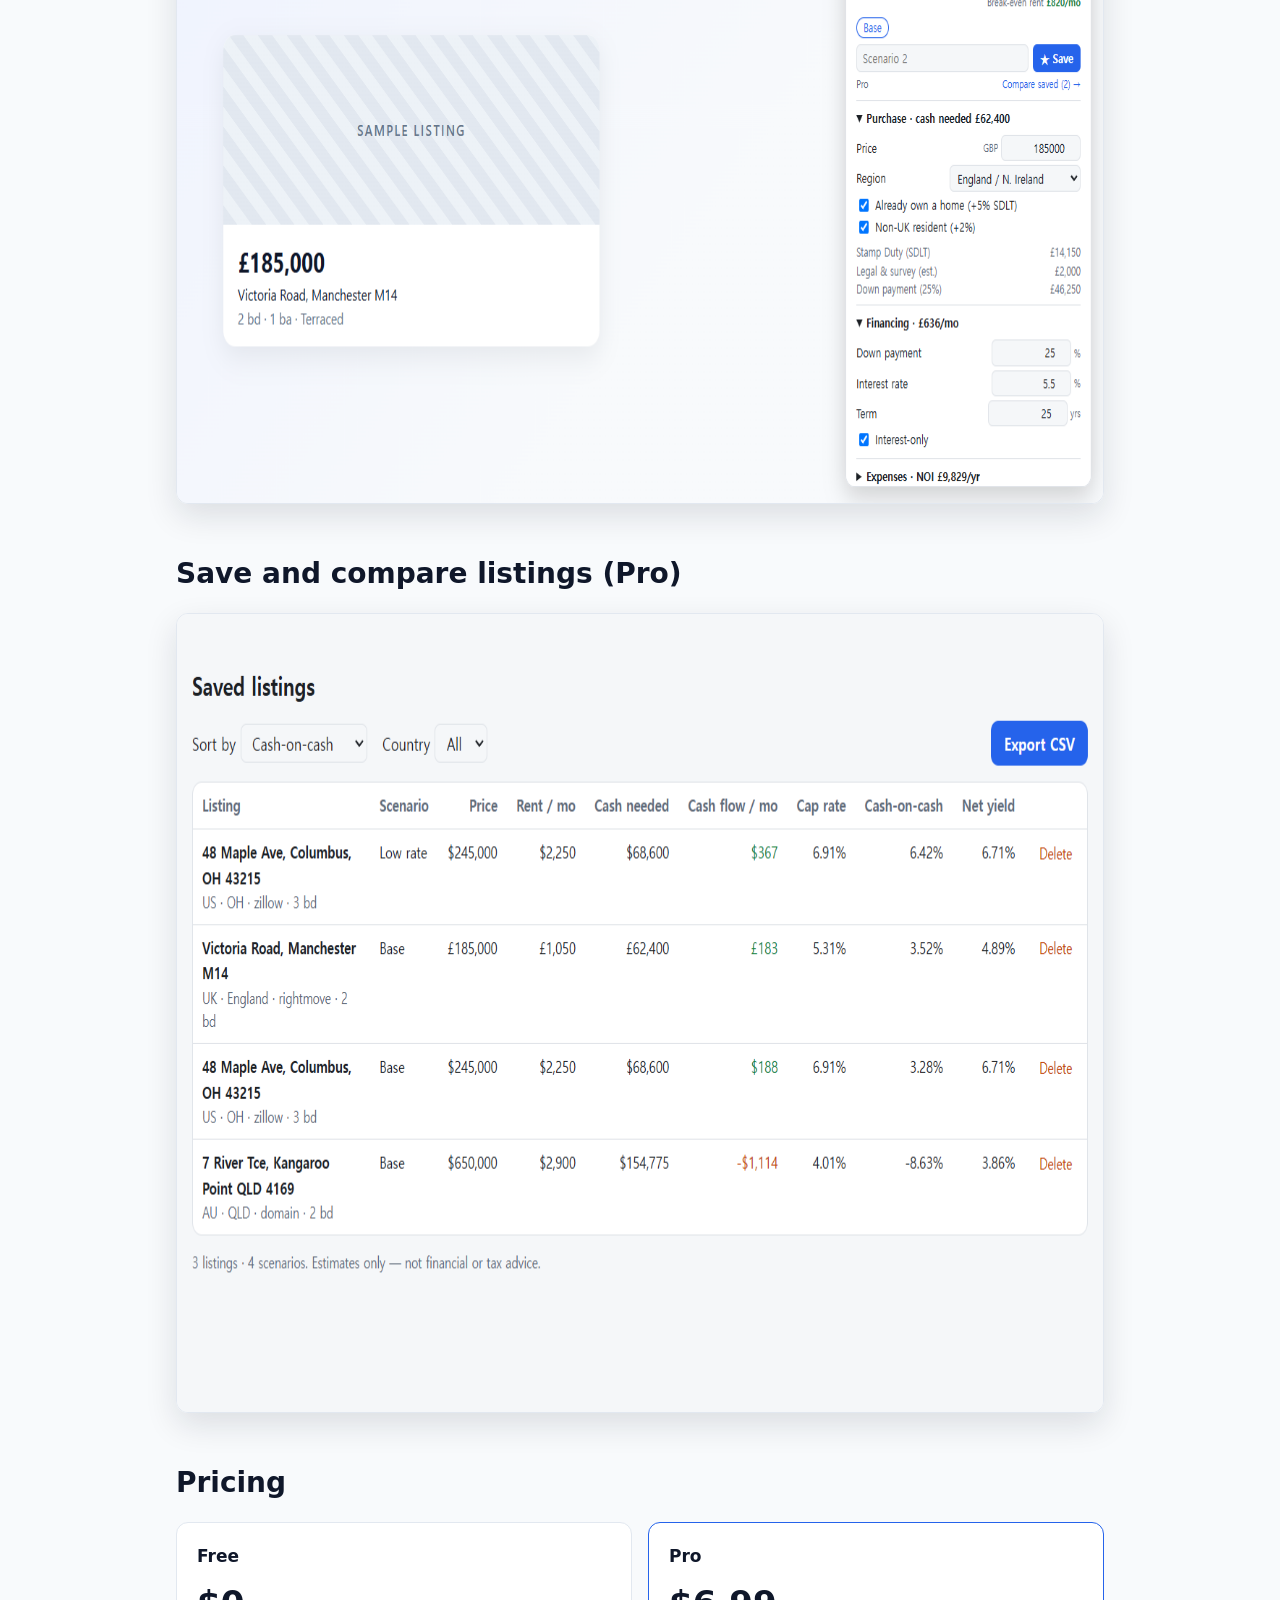
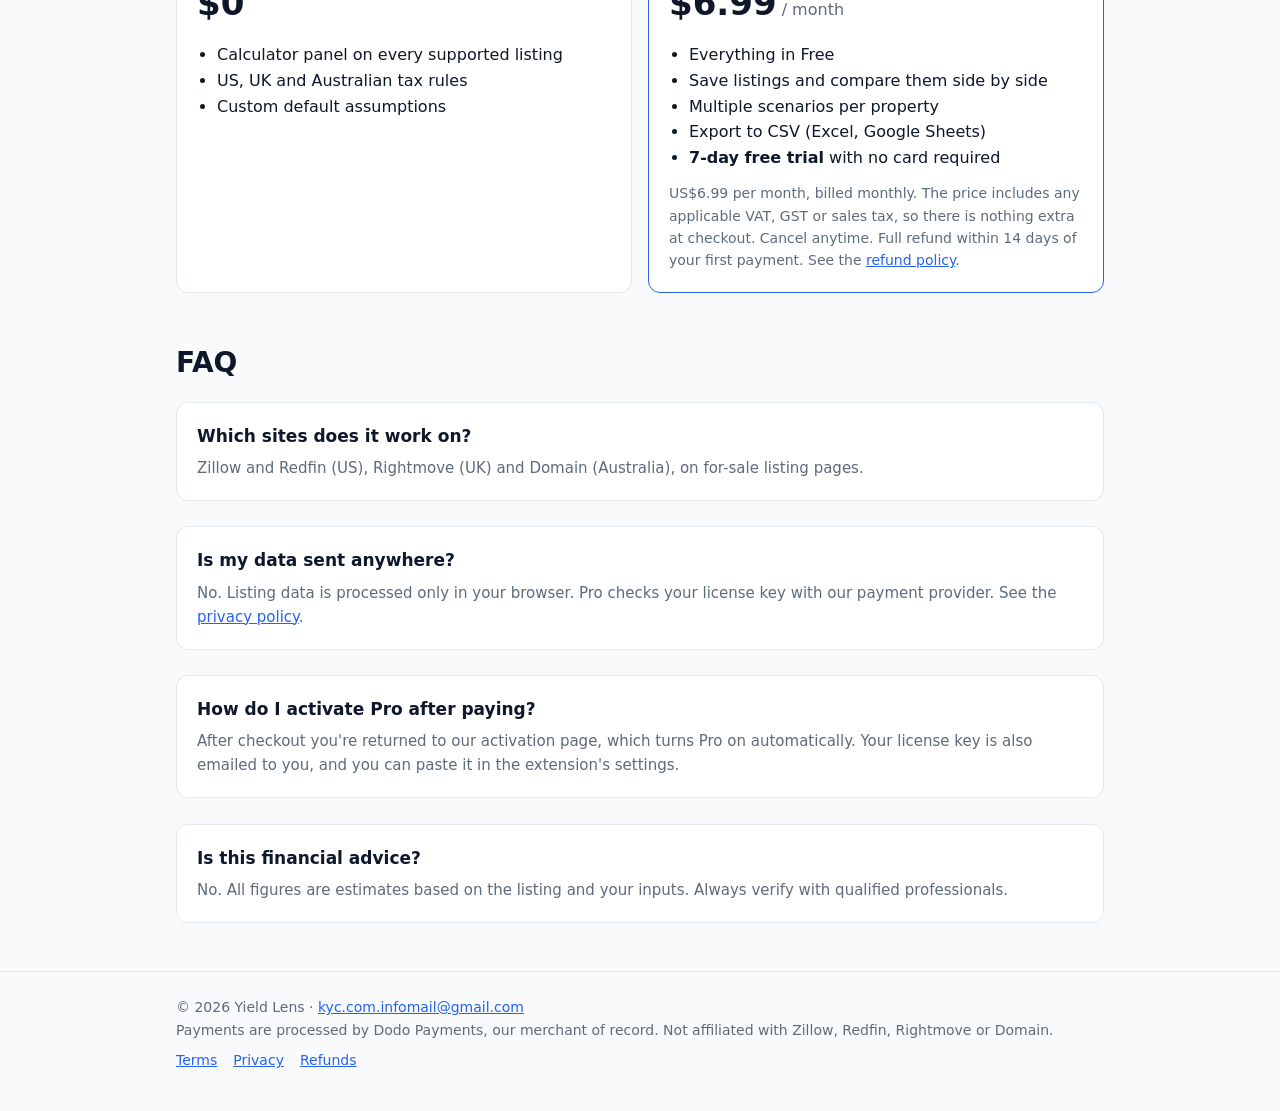
==== commit 4c19b872: "Add demo & beta page, demo video, beta download; refresh screenshots Co-Authored-By: Claude Opus 5.5" ====
--- a/index.html
+++ b/index.html
@@ -11,7 +11,7 @@
 <body>
 <header class="site"><div class="wrap">
   <a class="brand" href="./"><img src="img/icon.svg" alt="" />Yield Lens</a>
-  <nav class="site"><a href="#features">Features</a><a href="#pricing">Pricing</a><a href="#faq">FAQ</a><a href="mailto:kyc.com.infomail@gmail.com">Contact</a></nav>
+  <nav class="site"><a href="#features">Features</a><a href="#pricing">Pricing</a><a href="demo.html">Demo</a><a href="#faq">FAQ</a><a href="mailto:kyc.com.infomail@gmail.com">Contact</a></nav>
 </div></header>
 
 <main class="wrap">
@@ -20,8 +20,11 @@
       <h1>Know a rental's numbers before you fall for the photos.</h1>
       <p class="lead">Yield Lens is a Chrome extension. It shows cash flow, cap rate, cash-on-cash return and stamp duty right on Zillow, Redfin, Rightmove and Domain listings, for the US, UK and Australia.</p>
       <div class="ctas">
-        <span class="btn" aria-disabled="true">Coming soon to the Chrome Web Store</span>
+        <a class="btn" href="demo.html">Watch the demo &amp; try the beta</a>
         <a class="btn secondary" href="#pricing">See pricing</a>
+      </div>
+      <p class="muted" style="font-size:14px;margin-top:12px">Now in beta. Chrome Web Store launch coming soon.</p>
+      <div>
       </div>
     </div>
     <img class="shot" src="img/panel-us.png" alt="Yield Lens panel showing monthly cash flow, cap rate and cash-on-cash return next to a sample US listing" width="1280" height="800" />
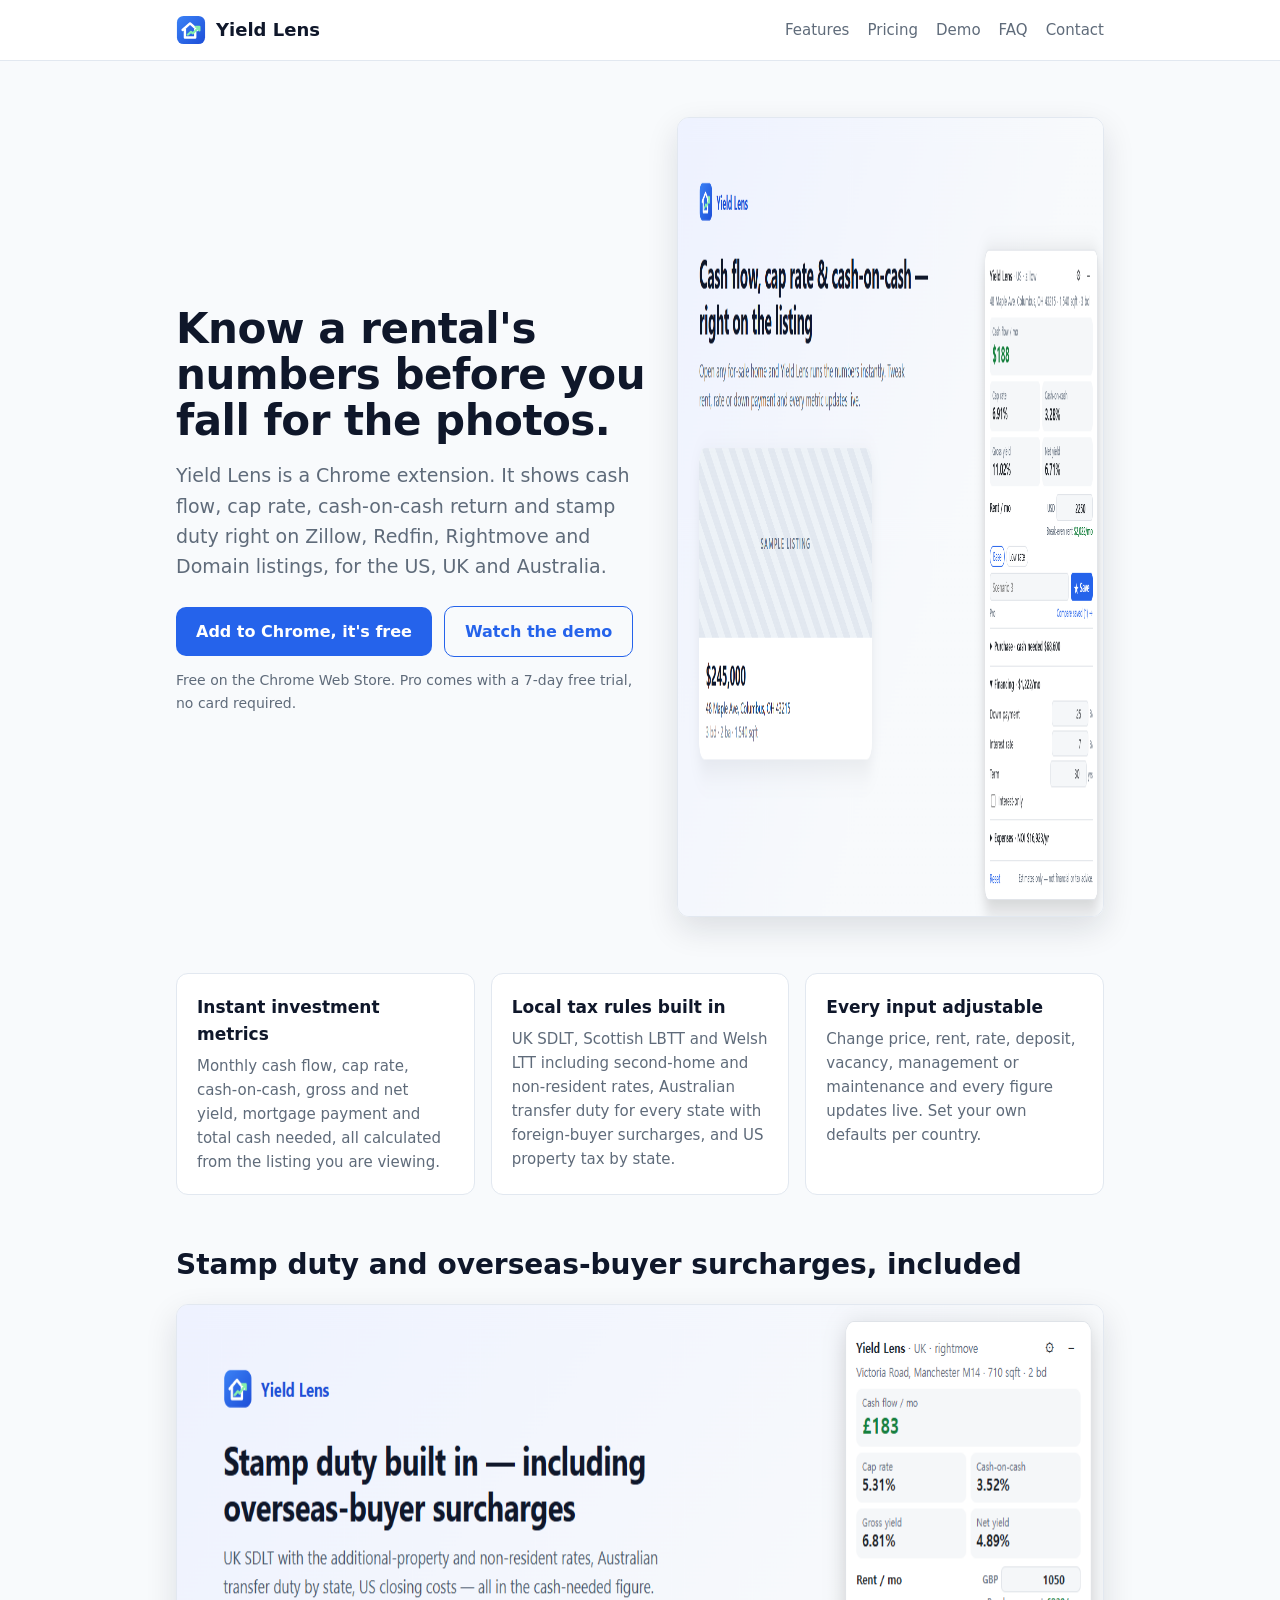
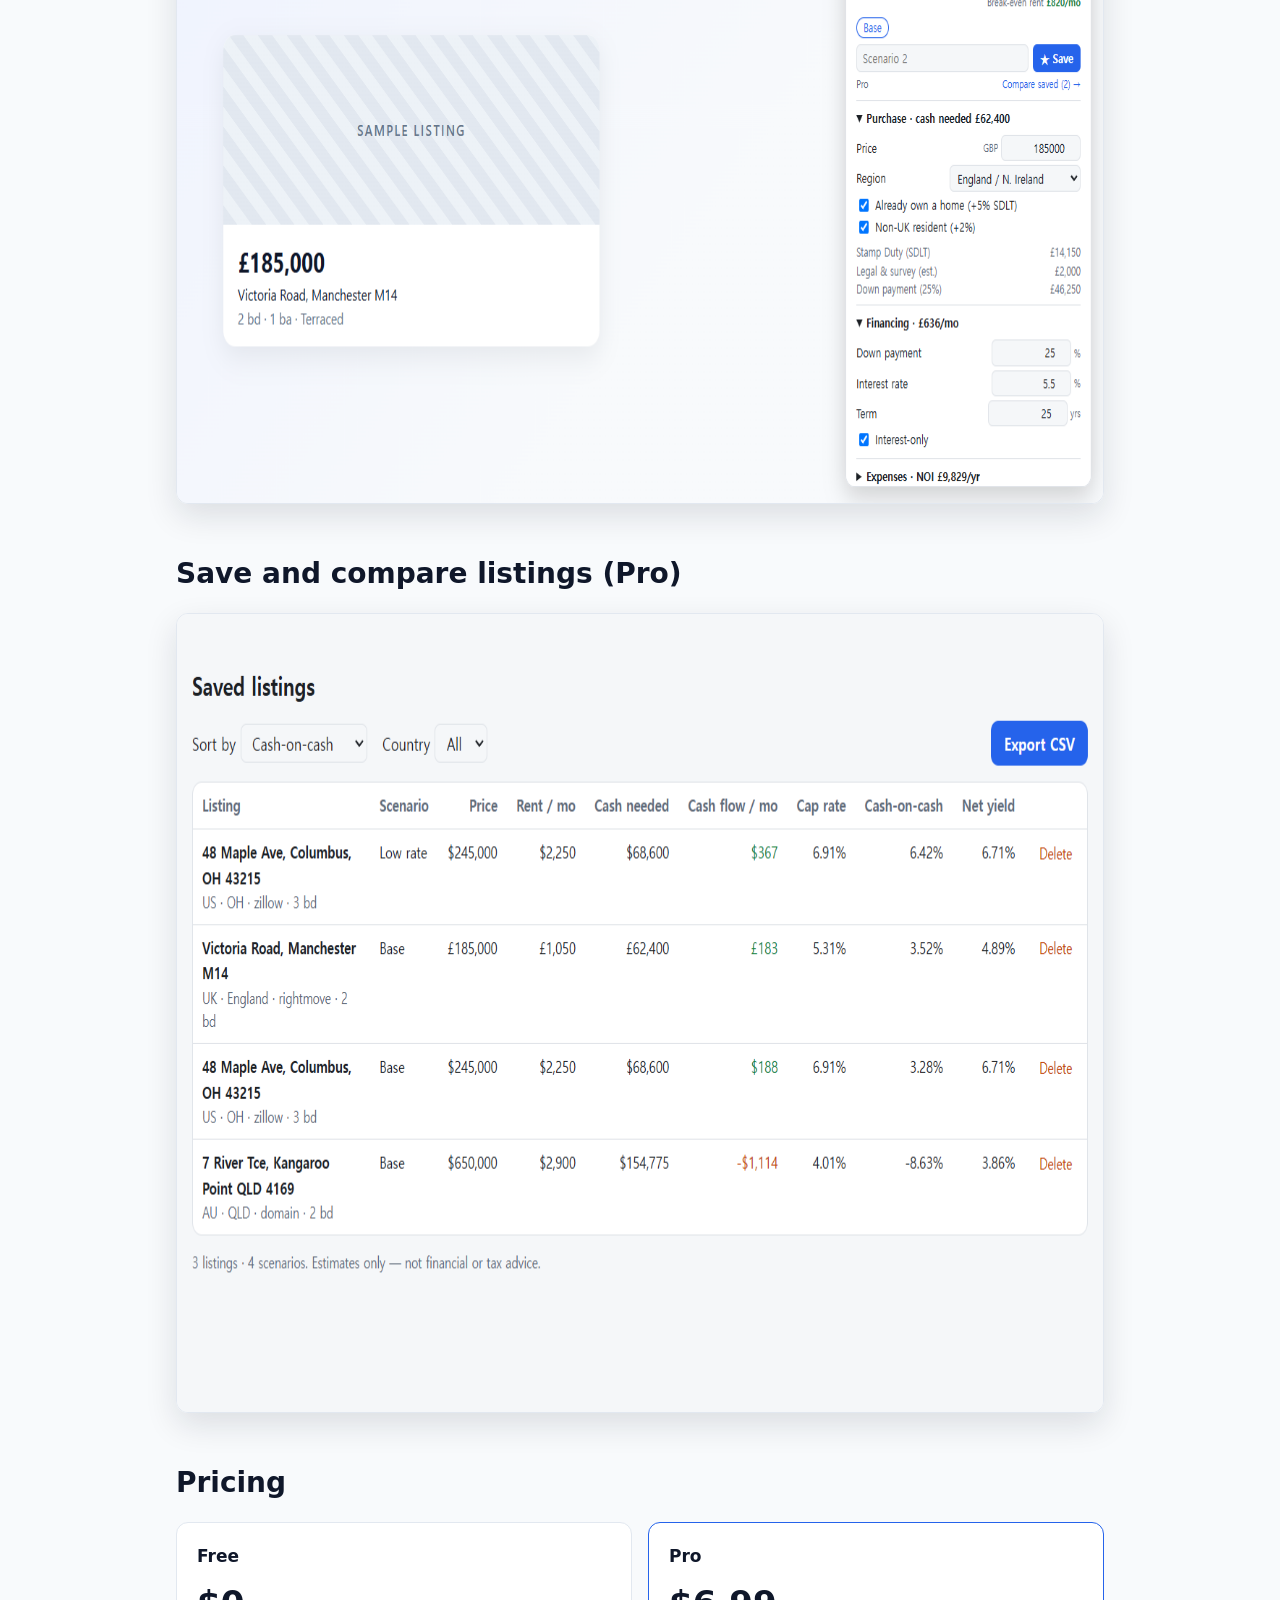
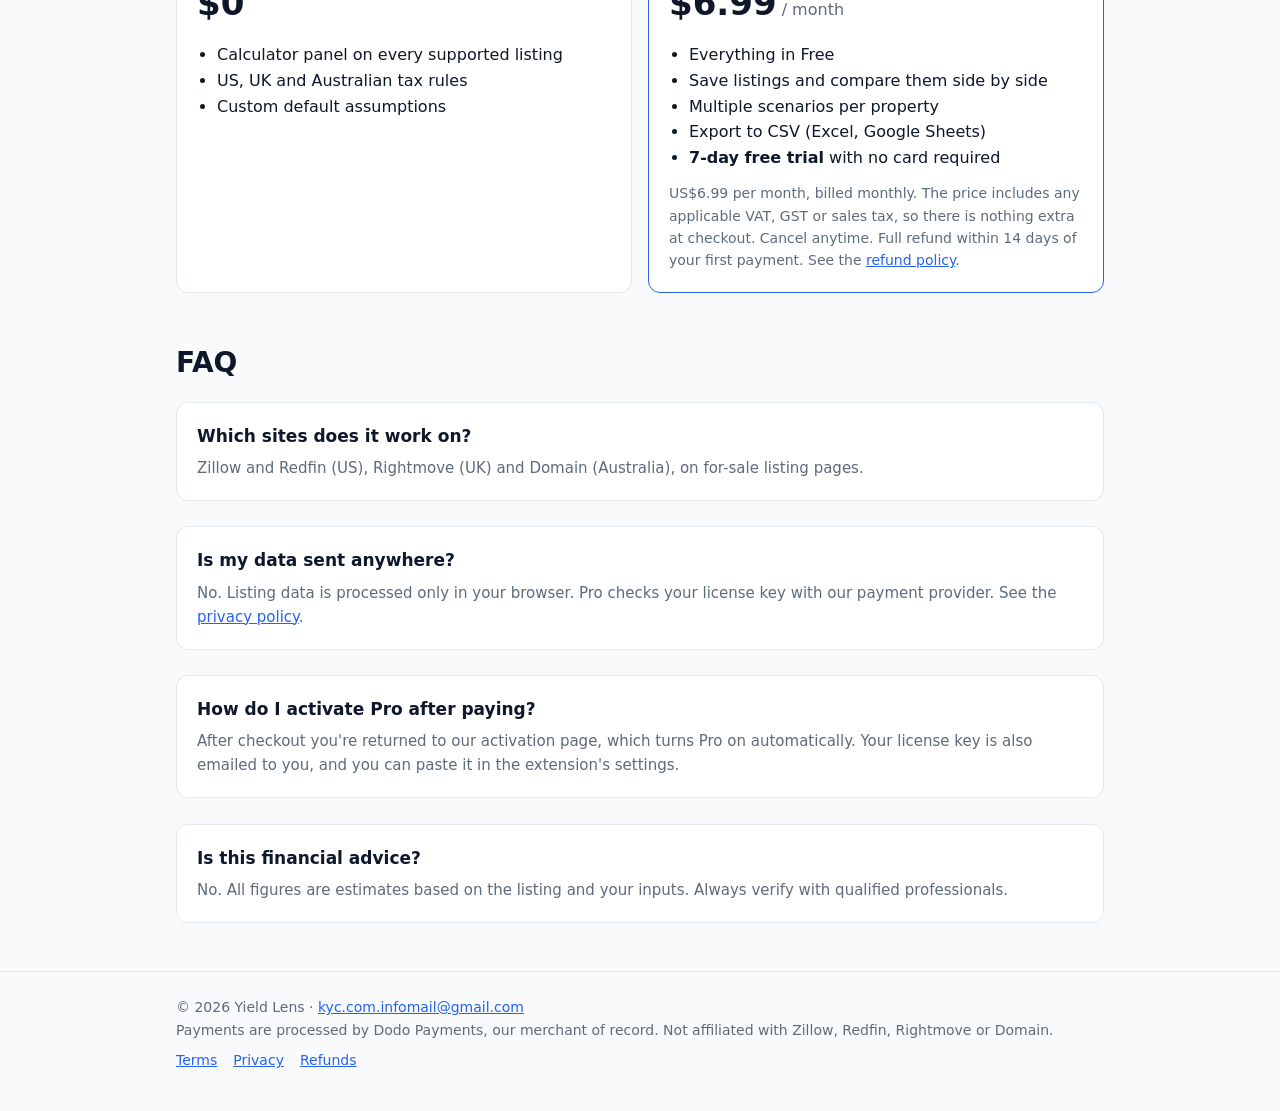
==== commit d37af519: "Launch: Add to Chrome buttons, remove beta download, fix mobile header Co-Authored-By: Claude Opus 5" ====
--- a/index.html
+++ b/index.html
@@ -20,10 +20,10 @@
       <h1>Know a rental's numbers before you fall for the photos.</h1>
       <p class="lead">Yield Lens is a Chrome extension. It shows cash flow, cap rate, cash-on-cash return and stamp duty right on Zillow, Redfin, Rightmove and Domain listings, for the US, UK and Australia.</p>
       <div class="ctas">
-        <a class="btn" href="demo.html">Watch the demo &amp; try the beta</a>
-        <a class="btn secondary" href="#pricing">See pricing</a>
+        <a class="btn" href="https://chromewebstore.google.com/detail/lgcgakfnemhaohgicpjpabeapgnioijn">Add to Chrome, it's free</a>
+        <a class="btn secondary" href="demo.html">Watch the demo</a>
       </div>
-      <p class="muted" style="font-size:14px;margin-top:12px">Now in beta. Chrome Web Store launch coming soon.</p>
+      <p class="muted" style="font-size:14px;margin-top:12px">Free on the Chrome Web Store. Pro comes with a 7-day free trial, no card required.</p>
       <div>
       </div>
     </div>
--- a/style.css
+++ b/style.css
@@ -26,7 +26,7 @@
 .wrap { max-width: 960px; margin: 0 auto; padding: 0 16px; }
 header.site { border-bottom: 1px solid var(--border); background: var(--card); }
 header.site .wrap { display: flex; align-items: center; justify-content: space-between; height: 60px; gap: 12px; }
-.brand { display: flex; align-items: center; gap: 10px; font-weight: 700; color: var(--fg); text-decoration: none; font-size: 18px; }
+.brand { white-space: nowrap; flex-shrink: 0; display: flex; align-items: center; gap: 10px; font-weight: 700; color: var(--fg); text-decoration: none; font-size: 18px; }
 .brand img { width: 30px; height: 30px; }
 nav.site { display: flex; gap: 18px; font-size: 15px; flex-wrap: wrap; }
 nav.site a { color: var(--muted); text-decoration: none; }
@@ -63,5 +63,6 @@
   .hero { grid-template-columns: 1fr; padding-top: 32px; }
   .hero h1 { font-size: 32px; }
   .features, .pricing { grid-template-columns: 1fr; }
-  nav.site { gap: 12px; font-size: 14px; }
+  header.site .wrap { height: auto; min-height: 60px; padding-top: 8px; padding-bottom: 8px; }
+  nav.site { gap: 4px 12px; font-size: 14px; justify-content: flex-end; }
 }
